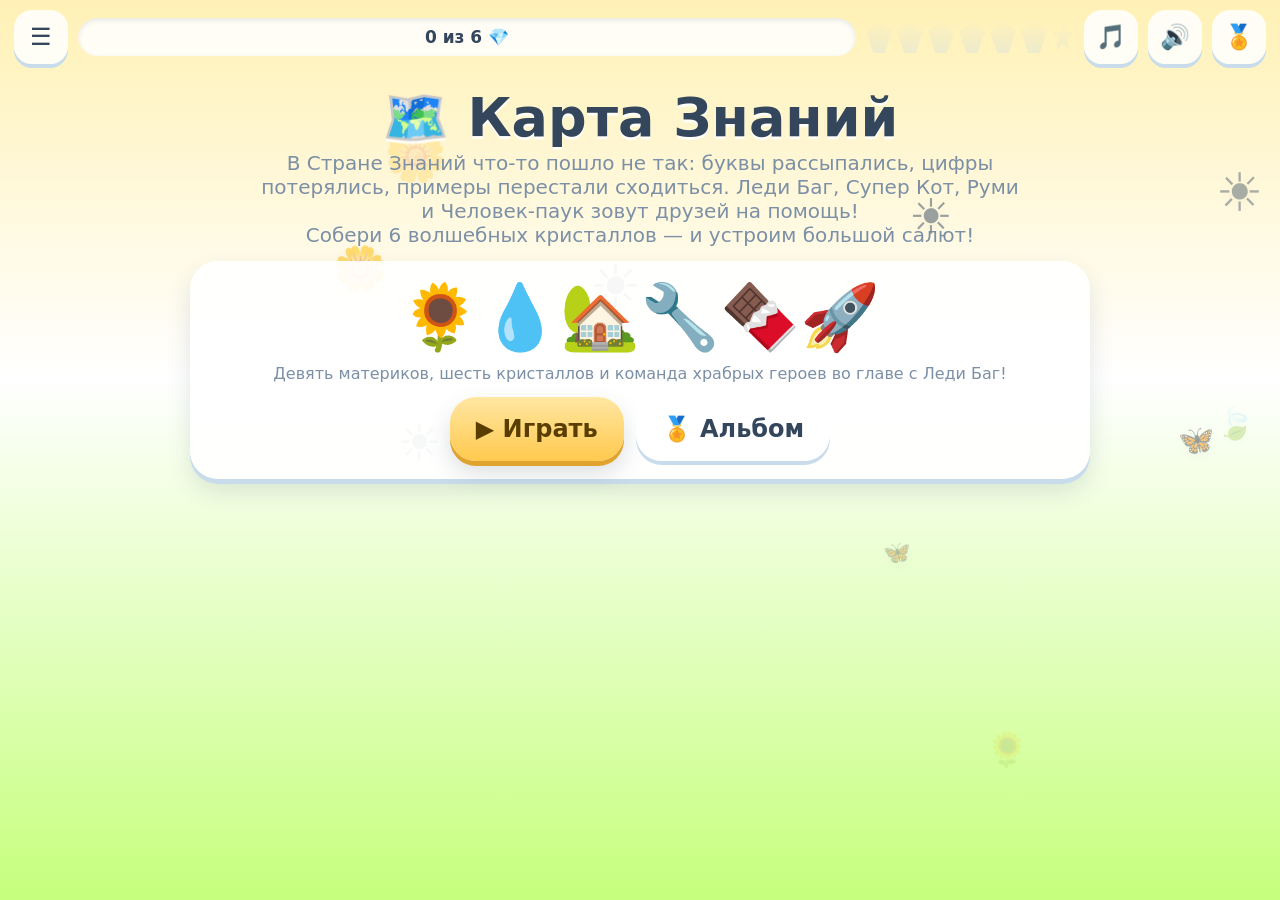
==== deploy/index.html @ f2837949 "v3.0: mobile layout fix, longer guest speech, multiplication (4 ordered parts), 11 new heroes, rando" ====
<!DOCTYPE html>
<html lang="ru">
<head>
<meta charset="utf-8" />
<meta name="viewport" content="width=device-width,initial-scale=1,viewport-fit=cover" />
<meta http-equiv="Cache-Control" content="no-cache, no-store, must-revalidate" />
<meta http-equiv="Pragma" content="no-cache" />
<meta http-equiv="Expires" content="0" />
<title>Путешествие по Карте Знаний</title>
<style>
:root{
  --ink:#33465C; --ink2:#7B8FA6; --card:#FFFFFF; --line:#DCE7F2;
  --ok:#6FCB7E; --okbg:#E8F8E7; --bad:#FF9E7A; --badbg:#FFEDE3; --gold:#FFC94D;
  --sh:0 5px 0 #C9DCEC, 0 12px 24px rgba(51,70,92,.14);
  --shp:0 5px 0 #E0A32E, 0 12px 24px rgba(51,70,92,.18);
}
*{box-sizing:border-box;-webkit-tap-highlight-color:transparent}
html,body{height:100%;margin:0;padding:0}
body{
  font-family:'Comic Sans MS','Trebuchet MS','Segoe UI',system-ui,sans-serif;
  color:var(--ink); overflow:hidden; user-select:none; background:#EAF6FF;
  -webkit-user-select:none; touch-action:manipulation;
}
#app{position:fixed;inset:0;display:flex;flex-direction:column}
#bg{position:absolute;inset:0;z-index:0;overflow:hidden;transition:background .8s ease}
.deco{position:absolute;animation:drift 16s ease-in-out infinite alternate;filter:drop-shadow(0 4px 6px rgba(0,0,0,.07));will-change:transform}
@keyframes drift{from{transform:translate(0,0) rotate(-6deg)}to{transform:translate(26px,-22px) rotate(8deg)}}

/* ---------- верхняя панель ---------- */
#topbar{position:relative;z-index:6;display:flex;align-items:center;gap:10px;padding:10px 14px}
#topbar.hide{display:none}
.ico{width:54px;height:54px;flex:0 0 54px;border:none;border-radius:18px;background:rgba(255,255,255,.85);
  font-size:24px;cursor:pointer;box-shadow:0 4px 0 #C9DCEC;color:var(--ink);line-height:1}
.ico:active{transform:translateY(3px);box-shadow:0 1px 0 #C9DCEC}
.ico.off{opacity:.45}
#progWrap{position:relative;flex:1;height:38px;min-width:80px;background:rgba(255,255,255,.85);
  border-radius:19px;overflow:hidden;box-shadow:inset 0 2px 5px rgba(51,70,92,.12)}
#progFill{height:100%;width:0%;border-radius:19px;background:linear-gradient(90deg,#A7E9A0,#6FCB7E);transition:width .5s cubic-bezier(.3,1.4,.5,1)}
#progText{position:absolute;inset:0;display:flex;align-items:center;justify-content:center;font-size:17px;font-weight:700;color:var(--ink)}
#crystals{display:flex;gap:5px;flex:0 0 auto}
.crys{width:26px;height:32px;background:linear-gradient(180deg,#FFF0BE,#C9DCEC);clip-path:polygon(50% 0,100% 32%,72% 100%,28% 100%,0 32%);
  opacity:.32;transition:.4s}
.crys.on{background:linear-gradient(180deg,#FFE9A8,#FFB01F);opacity:1;filter:drop-shadow(0 0 8px rgba(255,190,60,.9))}

/* ---------- экраны ---------- */
main{position:relative;z-index:5;flex:1;min-height:0}
.screen{position:absolute;inset:0;display:none;flex-direction:column;align-items:center;
  padding:6px 16px 18px;overflow-y:auto;overscroll-behavior:contain}
.screen.active{display:flex;animation:fadeIn .35s ease}
@keyframes fadeIn{from{opacity:0;transform:translateY(10px)}to{opacity:1;transform:none}}
h1{font-size:clamp(30px,6vw,54px);margin:6px 0 2px;text-align:center;text-shadow:0 3px 0 rgba(255,255,255,.85)}
h2{font-size:clamp(22px,4vw,34px);margin:2px 0 12px;text-align:center}
.sub{color:var(--ink2);font-size:clamp(15px,2.4vw,20px);text-align:center;margin:0 0 14px;max-width:760px}
.card{background:rgba(255,255,255,.92);border-radius:28px;padding:18px;box-shadow:var(--sh);width:100%;max-width:900px}

/* ---------- кнопки ---------- */
.btn{min-height:64px;padding:10px 26px;font-size:clamp(18px,2.6vw,24px);font-weight:700;font-family:inherit;
  border:none;border-radius:26px;background:#fff;color:var(--ink);cursor:pointer;box-shadow:var(--sh);
  display:inline-flex;align-items:center;justify-content:center;gap:10px;transition:transform .08s}
.btn:active{transform:translateY(4px);box-shadow:0 1px 0 #C9DCEC}
.btn.primary{background:linear-gradient(180deg,#FFE7A3,#FFC94D);box-shadow:var(--shp);color:#5A3E00}
.btn.ok{background:linear-gradient(180deg,#B9EFB6,#7BD98A);box-shadow:0 5px 0 #4EA85C,0 12px 22px rgba(51,70,92,.16);color:#14421C}
.btn.ghost{background:rgba(255,255,255,.72);box-shadow:0 4px 0 #C9DCEC}
.btn[disabled]{opacity:.5;pointer-events:none}
.btnRow{display:flex;flex-wrap:wrap;gap:12px;justify-content:center;margin-top:14px}

/* ---------- выбор героя ---------- */
#heroGrid{display:grid;grid-template-columns:repeat(auto-fill,minmax(126px,1fr));gap:14px;width:100%;max-width:900px}
.heroCard{background:#fff;border-radius:26px;padding:10px 8px 12px;text-align:center;cursor:pointer;
  box-shadow:0 5px 0 #C9DCEC,0 10px 20px rgba(51,70,92,.12);transition:transform .12s;border:4px solid transparent}
.heroCard:hover{transform:translateY(-4px)}
.heroCard.sel{border-color:var(--gold);transform:translateY(-4px)}
.heroFace{font-size:56px;line-height:1.1;display:block}
.heroName{font-weight:700;font-size:17px;margin-top:2px}

/* ---------- карта ---------- */
#mapWrap{width:100%;max-width:940px;position:relative;height:min(62vh,520px);margin:6px auto 0}
.isle{position:absolute;width:168px;padding:12px 8px;border-radius:26px;text-align:center;cursor:pointer;
  background:rgba(255,255,255,.94);box-shadow:0 6px 0 #C9DCEC,0 14px 26px rgba(51,70,92,.16);transition:transform .15s}
.isle.locked{opacity:.5;filter:grayscale(.7);cursor:not-allowed}
.isle.done{border:4px solid var(--ok)}
.isle .ie{font-size:42px;display:block}
.isle .in{font-weight:800;font-size:16px;margin-top:2px;line-height:1.15}
.isle .is{font-size:13px;color:var(--ink2)}
.isle .st{position:absolute;top:-12px;right:-10px;font-size:26px}
@keyframes pulse{0%,100%{transform:translateY(0)}50%{transform:translateY(-8px)}}

/* ---------- игра ---------- */
#hostRow{display:flex;align-items:flex-end;gap:10px;width:100%;max-width:900px;margin:2px auto 8px;min-height:104px}
.host{width:92px;height:92px;flex:0 0 92px;border-radius:50%;display:flex;align-items:center;justify-content:center;
  font-size:52px;background:#fff;box-shadow:0 6px 0 #C9DCEC,0 10px 20px rgba(51,70,92,.16);animation:pop .5s cubic-bezier(.3,1.6,.5,1)}
.host.small{width:72px;height:72px;flex:0 0 72px;font-size:40px}
@keyframes pop{0%{transform:scale(0) rotate(-25deg)}100%{transform:scale(1) rotate(0)}}
.bubble{position:relative;flex:1;background:#fff;border-radius:24px;padding:14px 50px 14px 18px;
  font-size:clamp(17px,2.5vw,23px);font-weight:700;line-height:1.3;box-shadow:var(--sh);min-height:76px;display:flex;align-items:center}
.bubble:after{content:'';position:absolute;left:-12px;bottom:22px;width:0;height:0;border:14px solid transparent;border-right-color:#fff;border-left:0}
#btnReplay{position:absolute;right:10px;top:50%;transform:translateY(-50%);width:44px;height:44px;border-radius:14px;
  border:none;background:#EAF6FF;font-size:22px;cursor:pointer;box-shadow:0 3px 0 #C9DCEC}
#taskArea{width:100%;max-width:900px;flex:1;display:flex;flex-direction:column;align-items:center;justify-content:center;gap:14px;padding:6px 0}
.taskTitle{font-size:clamp(20px,3vw,28px);font-weight:800;text-align:center;margin:0}
.choices{display:flex;flex-wrap:wrap;gap:14px;justify-content:center;width:100%}
.opt{min-width:110px;min-height:96px;padding:10px 20px;font-size:clamp(30px,6vw,52px);font-weight:800;font-family:inherit;
  border:none;border-radius:26px;background:#fff;color:var(--ink);cursor:pointer;box-shadow:0 6px 0 #C9DCEC,0 12px 22px rgba(51,70,92,.14);
  display:flex;align-items:center;justify-content:center;transition:transform .09s}
.opt:active{transform:translateY(4px)}
.opt.wide{min-width:180px;font-size:clamp(22px,3.4vw,30px)}
.opt.sm{min-width:88px;min-height:78px;font-size:clamp(22px,4vw,34px)}
.opt.good{background:linear-gradient(180deg,#CBF3C4,#8BDD93);box-shadow:0 6px 0 #4EA85C;color:#14421C;animation:yes .5s}
.opt.wrong{background:linear-gradient(180deg,#FFE0D2,#FFB79A);box-shadow:0 6px 0 #D9764C;opacity:.75;animation:no .45s}
.opt.hinted{animation:hintPulse 1.2s infinite}
@keyframes yes{0%{transform:scale(1)}45%{transform:scale(1.14) rotate(-3deg)}100%{transform:scale(1)}}
@keyframes no{0%,100%{transform:translateX(0)}25%{transform:translateX(-9px)}75%{transform:translateX(9px)}}
@keyframes hintPulse{0%,100%{box-shadow:0 6px 0 #C9DCEC,0 0 0 rgba(255,201,77,0)}50%{box-shadow:0 6px 0 #C9DCEC,0 0 26px rgba(255,201,77,1)}}

/* буква / число */
.bigLetter{font-size:clamp(72px,15vw,140px);font-weight:800;line-height:1;background:#fff;border-radius:36px;
  padding:8px 34px;box-shadow:var(--sh);letter-spacing:2px}
.puddle{position:relative;width:100%;max-width:640px;min-height:230px;background:radial-gradient(ellipse at center,#BFE6FF 0%,#8FD0F5 70%,rgba(143,208,245,0) 100%);
  border-radius:50%;display:flex;flex-wrap:wrap;align-items:center;justify-content:center;gap:12px;padding:24px}
.puddle .opt{animation:bob 5s ease-in-out infinite alternate}
@keyframes bob{from{transform:translateY(-7px) rotate(-3deg)}to{transform:translateY(7px) rotate(3deg)}}
.objects{display:flex;flex-wrap:wrap;gap:8px;justify-content:center;max-width:760px;font-size:clamp(30px,6vw,46px)}
.objects .obj{animation:dropIn .5s backwards}
@keyframes dropIn{from{transform:translateY(-24px) scale(.4);opacity:0}to{transform:none;opacity:1}}

/* слоги */
.drift{position:relative;width:100%;max-width:680px;height:200px;overflow:visible}
.letterFloat{position:absolute;width:96px;height:96px;border-radius:26px;background:#fff;font-size:52px;font-weight:800;
  display:flex;align-items:center;justify-content:center;box-shadow:0 6px 0 #C9DCEC,0 10px 20px rgba(51,70,92,.16);cursor:pointer;
  animation:swim 9s ease-in-out infinite alternate}
.letterFloat.sel{background:linear-gradient(180deg,#FFE7A3,#FFC94D);box-shadow:0 6px 0 #E0A32E}
@keyframes swim{from{transform:translate(0,0) rotate(-5deg)}to{transform:translate(34px,-26px) rotate(6deg)}}
.syllResult{font-size:clamp(50px,10vw,88px);font-weight:800;letter-spacing:6px;min-height:96px;display:flex;align-items:center}

/* слова */
.slots{display:flex;flex-wrap:wrap;gap:12px;justify-content:center;min-height:104px;width:100%}
.slot{width:104px;height:96px;border-radius:22px;border:4px dashed #B8CFE2;background:rgba(255,255,255,.55);
  display:flex;align-items:center;justify-content:center;font-size:34px;color:var(--ink2)}
.pool{display:flex;flex-wrap:wrap;gap:12px;justify-content:center;margin-top:6px}
.cube{min-width:96px;height:88px;padding:0 14px;border-radius:22px;background:linear-gradient(180deg,#FFF3D4,#FFD98A);
  font-size:34px;font-weight:800;display:flex;align-items:center;justify-content:center;cursor:grab;
  box-shadow:0 6px 0 #DCA93F,0 10px 18px rgba(51,70,92,.16);touch-action:none}
.cube:active{cursor:grabbing}
.cube.ghost{position:fixed;z-index:99;pointer-events:none;opacity:.92;transform:scale(1.08) rotate(-3deg);box-shadow:0 14px 26px rgba(0,0,0,.25)}
.cube.hidden{visibility:hidden}
.placeholder{width:96px;height:88px;border-radius:22px;border:4px dashed #FFC94D;background:rgba(255,201,77,.15)}
.wordPic{font-size:clamp(56px,11vw,96px);line-height:1}

/* арифметика */
.column{font-size:clamp(38px,7vw,62px);font-weight:800;line-height:1.25;text-align:right;
  background:#fff;border-radius:26px;padding:16px 26px;box-shadow:var(--sh);font-variant-numeric:tabular-nums}
.column .op{color:#FF9E7A}
.column .line{border-top:5px solid var(--ink);margin-top:4px;padding-top:4px}
.column .q{color:var(--ink2)}
.blocks{display:flex;flex-wrap:wrap;gap:6px;justify-content:center;max-width:760px}
.ten{display:flex;gap:3px;padding:3px;background:#DCEBFF;border-radius:8px}
.ten i{width:12px;height:34px;background:#7FB0F0;border-radius:3px;display:block}
.ten.gone i{background:#FFCDB8}
.unit{width:30px;height:30px;border-radius:50%;background:#FFD98A;display:flex;align-items:center;justify-content:center;font-size:13px;font-weight:800;color:#7A5A00}
.unit.gone{background:#FFCDB8;color:#A6553A}
.grid{display:grid;gap:8px;justify-content:center;font-size:clamp(24px,4.4vw,38px)}
.grid .cell{width:1.4em;height:1.4em;display:flex;align-items:center;justify-content:center;background:#fff;border-radius:12px;box-shadow:0 3px 0 #C9DCEC}
.grid .cell.in{background:linear-gradient(180deg,#FFF0BE,#FFD98A)}
.board{background:rgba(255,255,255,.9);border-radius:26px;padding:14px;box-shadow:var(--sh)}

/* подвал игры */
#gameFoot{display:flex;gap:12px;justify-content:center;margin-top:8px;padding-bottom:10px;flex-wrap:wrap}

/* эффекты */
#fx{position:fixed;inset:0;pointer-events:none;z-index:50}
.spark{position:absolute;font-size:30px;animation:sparkFly 1s ease-out forwards}
@keyframes sparkFly{0%{transform:translate(0,0) scale(.4);opacity:1}100%{transform:translate(var(--dx),var(--dy)) scale(1.4);opacity:0}}
.toast{position:fixed;left:50%;top:22%;transform:translateX(-50%);z-index:60;font-size:clamp(24px,4.6vw,40px);font-weight:800;
  padding:14px 30px;border-radius:26px;background:rgba(255,255,255,.96);box-shadow:var(--sh);animation:toastPop 1.4s forwards;pointer-events:none}
@keyframes toastPop{0%{transform:translateX(-50%) scale(.5);opacity:0}18%{transform:translateX(-50%) scale(1.05);opacity:1}
  75%{transform:translateX(-50%) scale(1);opacity:1}100%{transform:translateX(-50%) scale(.9);opacity:0}}
#fw{position:fixed;inset:0;z-index:40;pointer-events:none;display:none}

/* награда / альбом */
.crystalBig{font-size:clamp(70px,14vw,120px);animation:spinIn 1.2s cubic-bezier(.2,1.5,.4,1)}
@keyframes spinIn{0%{transform:scale(0) rotate(-180deg)}100%{transform:scale(1) rotate(0)}}
.stickerCard{width:150px;padding:12px;background:#fff;border-radius:24px;text-align:center;box-shadow:var(--sh)}
.stickerCard .se{font-size:58px}
.stickerCard.locked{filter:grayscale(1);opacity:.45}
#albumGrid{display:grid;grid-template-columns:repeat(auto-fill,minmax(150px,1fr));gap:16px;width:100%;max-width:900px}
.teamRow{display:flex;flex-wrap:wrap;gap:10px;justify-content:center}
.teamChip{width:74px;height:74px;border-radius:50%;background:#fff;font-size:38px;display:flex;align-items:center;justify-content:center;
  box-shadow:0 4px 0 #C9DCEC;animation:pop .6s backwards}
#menu{position:fixed;inset:0;z-index:70;background:rgba(51,70,92,.45);display:none;align-items:center;justify-content:center;padding:20px}
#menu.active{display:flex}
#menu .card{max-width:420px}
.mrow{display:flex;align-items:center;justify-content:space-between;gap:12px;padding:10px 0;border-bottom:2px dashed var(--line);font-size:19px;font-weight:700}
.mrow:last-child{border:none}
.toggle{width:72px;height:40px;border-radius:20px;border:none;background:#C9DCEC;position:relative;cursor:pointer;flex:0 0 72px}
.toggle:after{content:'';position:absolute;top:4px;left:4px;width:32px;height:32px;border-radius:50%;background:#fff;transition:.25s}
.toggle.on{background:var(--ok)}
.toggle.on:after{left:36px}
.stat{color:var(--ink2);font-size:16px;text-align:center;margin-top:8px}
</style>
<style id="style2">
/* ---------- нарисованные персонажи ---------- */
.host{padding:0;overflow:hidden}
.host svg{width:100%;height:100%;display:block}
.heroFace{display:block;height:82px}
.heroFace svg{width:82px;height:82px;display:block;margin:0 auto}
.teamChip{padding:0;overflow:hidden}
.teamChip svg{width:100%;height:100%;display:block}
.teamChip.small{width:48px;height:48px;flex:0 0 48px;box-shadow:0 3px 0 #C9DCEC}
.badge{width:120px;height:120px;display:block;margin:0 auto}
.wc{display:inline-block;width:66px;height:88px}
.wc svg{width:100%;height:100%;overflow:visible}
.walker{overflow:visible}
.legA,.legB{transform-box:fill-box;transform-origin:50% 0}
.walking .legA{animation:stepA .5s infinite ease-in-out}
.walking .legB{animation:stepB .5s infinite ease-in-out}
@keyframes stepA{0%,100%{transform:rotate(-18deg)}50%{transform:rotate(18deg)}}
@keyframes stepB{0%,100%{transform:rotate(18deg)}50%{transform:rotate(-18deg)}}
.prop{transform-box:fill-box;transform-origin:50% 50%;animation:spin 1.3s linear infinite}
@keyframes spin{to{transform:rotate(360deg)}}

/* ---------- карта ---------- */
#mapWrap{width:100%;max-width:1000px;height:min(62vh,580px);min-height:320px;position:relative;margin:2px auto 0;flex:0 0 auto}
#world{width:100%;height:100%;display:block;border-radius:30px;box-shadow:0 8px 0 rgba(0,0,0,.06)}
#waves{animation:waveGlow 7s ease-in-out infinite alternate}
@keyframes waveGlow{from{opacity:.35}to{opacity:.7}}
.isle{position:static;width:auto;padding:0;border-radius:0;background:none;box-shadow:none;cursor:pointer}
.isle.locked{opacity:.6}
.islName{font-size:19px;font-weight:800;fill:#33465C;font-family:inherit}
.islSub{font-size:14px;font-weight:700;fill:#6B7F94;font-family:inherit}
.isle.locked .islName{fill:#8A97A6}
.isle.done .islName{fill:#2E7D32}
.isle.cur .isleBody{filter:drop-shadow(0 0 12px rgba(255,190,60,.95))}
/* оживляем только внутреннюю группу: у .isle сам transform="translate()" — его нельзя перебивать,
   иначе материк уезжает в левый верхний угол */
.islInner{transform-box:fill-box;transform-origin:50% 50%;transition:transform .18s ease-out}
.isle.cur .islInner{animation:breath 2.2s ease-in-out infinite}
.isle:not(.locked):hover .islInner{transform:scale(1.04)}
@keyframes breath{0%,100%{transform:scale(1)}50%{transform:scale(1.03)}}
.pulse{animation:pulseRing 1.9s ease-out infinite;transform-box:fill-box;transform-origin:50% 50%}
@keyframes pulseRing{0%{transform:scale(1);opacity:.85}100%{transform:scale(1.14);opacity:0}}
#guestG{opacity:0;transition:opacity .4s}
#guestG.show{opacity:1}
#mapBubble{position:absolute;z-index:9;min-width:170px;max-width:250px;background:#fff;border-radius:22px;
  padding:12px 16px;box-shadow:0 6px 0 #C9DCEC,0 12px 24px rgba(51,70,92,.2);pointer-events:none;
  opacity:0;transform:translateY(12px) scale(.9);transition:.3s cubic-bezier(.2,1.4,.5,1)}
#mapBubble.show{opacity:1;transform:none}
#mapBubble .gbName{display:block;font-weight:800;font-size:16px;color:#33465C}
#mapBubble .gbText{display:block;font-size:15px;color:#5A6B7D;margin-top:2px;line-height:1.25}
#mapBubble:after{content:'';position:absolute;left:26px;bottom:-11px;width:0;height:0;border:12px solid transparent;border-top-color:#fff;border-bottom:0}

/* ---------- встреча внутри этапа ---------- */
.guestBox{position:fixed;left:0;bottom:26px;z-index:55;display:flex;align-items:flex-end;gap:10px;
  transform:translateX(-130%);transition:transform .55s cubic-bezier(.2,1.3,.4,1);pointer-events:none}
.guestBox.show{transform:translateX(14px)}
.gbFig{width:96px;height:126px}
.gbFig svg{width:100%;height:100%;overflow:visible}
.gbSay{background:#fff;border-radius:22px;padding:12px 18px;max-width:58vw;
  box-shadow:0 6px 0 #C9DCEC,0 12px 24px rgba(51,70,92,.2)}
.gbSay b{display:block;font-size:17px;color:#33465C}
.gbSay span{display:block;font-size:15px;color:#5A6B7D;line-height:1.25}

/* ---------- задания ---------- */
.lbox{display:flex;flex-direction:column;align-items:center;gap:14px;width:100%}
.wordName{font-size:clamp(22px,3.6vw,32px);font-weight:800;letter-spacing:2px;text-align:center}
.sign{font-size:clamp(30px,5vw,46px);font-weight:800;color:#FF9E7A;margin:0 8px}
.bossFig{width:150px;height:198px}
.bossFig svg{width:100%;height:100%;overflow:visible}
.bossName{font-size:clamp(22px,4vw,34px);font-weight:800;color:#B4532A;text-align:center}
.bossSay{font-size:clamp(15px,2.4vw,20px);text-align:center;max-width:640px;color:#5A6B7D;margin:0}
.crystalRow{font-size:44px;letter-spacing:6px}
#scr-final .wordPic{font-size:clamp(60px,12vw,96px)}
.crys.bonus{width:22px;clip-path:polygon(50% 0,61% 35%,98% 35%,68% 57%,79% 91%,50% 70%,21% 91%,32% 57%,2% 35%,39% 35%);opacity:.28}
.crys.bonus.on{opacity:1;filter:drop-shadow(0 0 8px rgba(255,190,60,.9))}
.screen{padding-bottom:24px}
@media (max-width:640px){
  #mapWrap{height:min(52vh,420px)}
  .islName{font-size:22px}
  .islSub{font-size:16px}
}
/* ---- v3.0 мобильная вёрстка: ничего не должно уезжать за край экрана ---- */
@media (max-width:520px){
  /* плавающие буквы (слоги) — меньше и с меньшей амплитудой дрейфа */
  .drift{height:180px}
  .letterFloat{width:72px;height:72px;font-size:38px;border-radius:20px}
  @keyframes swim{from{transform:translate(0,0) rotate(-4deg)}to{transform:translate(12px,-14px) rotate(5deg)}}
  /* кнопки вариантов: гарантированно влезают по 3 в ряд */
  .choices{gap:10px}
  .opt{min-width:84px;min-height:76px;padding:8px 12px}
  .opt.sm{min-width:70px;min-height:66px}
  .opt.wide{min-width:132px}
  .syllResult{font-size:clamp(38px,9vw,60px);min-height:64px;letter-spacing:3px}
  .bigLetter{font-size:clamp(56px,17vw,110px);padding:6px 20px}
  .slot{width:76px;height:72px;font-size:26px}
  .objects{gap:6px}
}
/* узкие экраны: страховка от горизонтального переполнения */
#taskArea,.lbox,.choices,.puddle,.objects,.drift,.slots,.pool{max-width:100%;box-sizing:border-box}
.opt,.slot,.letterFloat{box-sizing:border-box}
</style>
</head>
<body>
<div id="app">
  <div id="bg"></div>

  <header id="topbar">
    <button class="ico" id="btnMenu" title="Меню">☰</button>
    <div id="progWrap"><div id="progFill"></div><span id="progText"></span></div>
    <div id="crystals"></div>
    <button class="ico" id="btnMusic" title="Музыка">🎵</button>
    <button class="ico" id="btnVoice" title="Озвучка">🔊</button>
    <button class="ico" id="btnAlbum" title="Альбом">🏅</button>
  </header>

  <main>
    <!-- ТИТУЛ -->
    <section id="scr-title" class="screen active">
      <h1>🗺️ Карта Знаний</h1>
      <p class="sub">В Стране Знаний что-то пошло не так: буквы рассыпались, цифры потерялись, примеры перестали сходиться. Леди Баг, Супер Кот, Руми и Человек-паук зовут друзей на помощь!<br>
        Собери 6 волшебных кристаллов — и устроим большой салют!</p>
      <div class="card" style="text-align:center">
        <div style="font-size:64px;line-height:1.2">🌻💧🏡🔧🍫🚀</div>
        <div id="titleStats" class="stat"></div>
        <div class="btnRow">
          <button class="btn primary" id="btnPlay">▶ Играть</button>
          <button class="btn ghost" id="btnAlbum2">🏅 Альбом</button>
        </div>
      </div>
    </section>

    <!-- ВЫБОР ГЕРОЯ -->
    <section id="scr-hero" class="screen">
      <h1>Кто отправляется в поход?</h1>
      <p class="sub">Выбери героя. По дороге к тебе присоединятся и другие!</p>
      <div id="heroGrid"></div>
      <div class="btnRow">
        <button class="btn ok" id="btnStart">Вперёд! 🚀</button>
        <button class="btn ghost" id="btnBack1">← Назад</button>
      </div>
    </section>

    <!-- КАРТА -->
    <section id="scr-map" class="screen">
      <h1 style="font-size:clamp(24px,4.4vw,38px)">Карта Знаний</h1>
      <div id="mapWrap"></div>
      <p class="sub" id="mapHint"></p>
      <div class="btnRow"><button class="btn ghost" id="btnResetTeam">👥 Моя команда</button></div>
    </section>

    <!-- ИГРА -->
    <section id="scr-game" class="screen">
      <div id="hostRow">
        <div id="hostA" class="host"></div>
        <div id="bubble" class="bubble"><span id="bubbleText"></span>
          <button id="btnReplay" title="Повторить">🔊</button></div>
        <div id="hostB" class="host small"></div>
      </div>
      <div id="taskArea"></div>
      <div id="gameFoot">
        <button class="btn ghost" id="btnHint">💡 Подсказка</button>
        <button class="btn ghost" id="btnMap">🗺️ Карта</button>
      </div>
    </section>

    <!-- НАГРАДА -->
    <section id="scr-reward" class="screen">
      <h1 id="rwTitle"></h1>
      <div class="crystalBig">💎</div>
      <h2 id="rwSub"></h2>
      <div class="card" style="max-width:560px;text-align:center">
        <div id="rwSticker"></div>
        <div id="rwTeam"></div>
      </div>
      <div class="btnRow">
        <button class="btn primary" id="btnNext">Дальше →</button>
        <button class="btn ghost" id="btnMap2">🗺️ Карта</button>
      </div>
    </section>

    <!-- ФИНАЛ -->
    <section id="scr-final" class="screen">
      <h1>🎭 Большой театр</h1>
      <div id="finalBody" class="card" style="text-align:center"></div>
      <div class="btnRow">
        <button class="btn primary" id="btnFire">🎆 Запустить салют!</button>
        <button class="btn ghost" id="btnMap3">🗺️ Карта</button>
      </div>
    </section>

    <!-- АЛЬБОМ -->
    <section id="scr-album" class="screen">
      <h1>🏅 Мой альбом</h1>
      <p class="sub">Наклейки дают за каждый пройденный материк.</p>
      <div id="albumGrid"></div>
      <div class="btnRow"><button class="btn primary" id="btnBackAlbum">← Назад</button></div>
    </section>
  </main>
</div>

<div id="menu">
  <div class="card">
    <h2 style="margin-top:0">Меню</h2>
    <div class="mrow"><span>🎵 Музыка</span><button class="toggle on" id="tgMusic"></button></div>
    <div class="mrow"><span>🔊 Озвучка</span><button class="toggle on" id="tgVoice"></button></div>
    <div class="mrow"><span>✨ Звуки</span><button class="toggle on" id="tgSfx"></button></div>
    <div class="btnRow">
      <button class="btn ghost" id="btnCloseMenu">Закрыть</button>
      <button class="btn" id="btnReset" style="color:#B04A2A">Сбросить прогресс</button>
    </div>
    <div class="stat" id="menuStats"></div>
  </div>
</div>

<div id="fx"></div>
<canvas id="fw"></canvas>

<script>
/* =========================================================
   A1. МЕЛКИЕ УТИЛИТЫ
   ========================================================= */
const $ = s => document.querySelector(s);
const $$ = s => Array.prototype.slice.call(document.querySelectorAll(s));
const rnd = n => Math.floor(Math.random()*n);
const pick = a => a[rnd(a.length)];
function shuffle(a){ a=a.slice(); for(let i=a.length-1;i>0;i--){ const j=rnd(i+1); const t=a[i]; a[i]=a[j]; a[j]=t; } return a; }
function uniqPick(arr,n){ return shuffle(arr).slice(0,n); }
function el(tag,cls,txt){ const e=document.createElement(tag); if(cls)e.className=cls; if(txt!=null)e.textContent=txt; return e; }
/* вставляет готовую строку с <svg>...</svg> в HTML-элемент, чтобы namespace сохранился */
function elSVG(parent, svgStr){
  const wrap=document.createElement('div');
  wrap.innerHTML=svgStr;                 // SVG-парсер HTML-разметчика подхватит xmlns
  while(wrap.firstChild) parent.appendChild(wrap.firstChild);
  return parent;
}
function numWord(n,forms){ const a=Math.abs(n)%100, b=a%10; if(a>10&&a<20) return forms[2]; if(b>1&&b<5) return forms[1]; if(b===1) return forms[0]; return forms[2]; }

/* =========================================================
   A2. СОХРАНЕНИЕ (localStorage)
   ========================================================= */
const SAVE_KEY='znaniya_map_v1';
const defSave = () => ({hero:null,team:[],stage:1,crystals:[],stickers:[],solved:0,mistakes:0,plan:{},prog:{},
                        settings:{music:true,voice:true,sfx:true},finished:false});
function loadSave(){ try{ const r=JSON.parse(localStorage.getItem(SAVE_KEY)); return r?Object.assign(defSave(),r):defSave(); }catch(e){ return defSave(); } }
let S = loadSave();
function save(){ try{ localStorage.setItem(SAVE_KEY, JSON.stringify(S)); }catch(e){} }

/* =========================================================
   A3. ЗВУК: Web Audio API (музыка + эффекты)
   ========================================================= */
const A = {
  ctx:null, master:null, mus:null, sfxg:null, filt:null,
  playing:false, timer:null, step:0, nextTime:0,
  BPM:84, PROG:[[48,55,60],[45,52,57],[41,48,53],[43,50,55]],
  MEL:[60,62,64,67,69,72,74,76], pattern:[], melIdx:3,

  ensure(){
    if(this.ctx) return true;
    const AC = window.AudioContext||window.webkitAudioContext;
    if(!AC) return false;
    this.ctx = new AC();
    this.master = this.ctx.createGain(); this.master.gain.value = 0.85;
    this.master.connect(this.ctx.destination);
    this.mus = this.ctx.createGain(); this.mus.gain.value = 0;
    this.filt = this.ctx.createBiquadFilter(); this.filt.type='lowpass'; this.filt.frequency.value=2600;
    this.mus.connect(this.filt); this.filt.connect(this.master);
    this.sfxg = this.ctx.createGain(); this.sfxg.gain.value = 0.9; this.sfxg.connect(this.master);
    return true;
  },
  mtof(m){ return 440*Math.pow(2,(m-69)/12); },

  /* --- одна нота --- */
  tone(freq,t,dur,type,vol,dest,slideTo){
    if(!this.ctx) return;
    const o=this.ctx.createOscillator(), g=this.ctx.createGain();
    o.type=type||'sine'; o.frequency.setValueAtTime(freq,t);
    if(slideTo) o.frequency.exponentialRampToValueAtTime(Math.max(30,slideTo), t+dur);
    g.gain.setValueAtTime(0.0001,t);
    g.gain.exponentialRampToValueAtTime(vol||0.15, t+Math.min(0.04,dur*0.3));
    g.gain.exponentialRampToValueAtTime(0.0001, t+dur);
    o.connect(g); g.connect(dest||this.sfxg); o.start(t); o.stop(t+dur+0.05);
  },

  /* --- фоновая музыка: 4 такта, лёгкий чилл --- */
  genPattern(){
    const p=[]; let i=this.melIdx;
    for(let s=0;s<32;s++){
      if(Math.random()<0.34) { p.push(0); continue; }
      i += (rnd(3)-1);
      if(i<0) i=1; if(i>this.MEL.length-1) i=this.MEL.length-2;
      p.push(this.MEL[i]);
    }
    this.melIdx=i; this.pattern=p;
  },
  startMusic(){
    if(!this.ensure()||!S.settings.music) return;
    if(this.ctx.state==='suspended') this.ctx.resume();
    if(this.playing) return;
    this.playing=true; this.step=0; this.nextTime=this.ctx.currentTime+0.15;
    this.mus.gain.cancelScheduledValues(this.ctx.currentTime);
    this.mus.gain.setValueAtTime(this.mus.gain.value,this.ctx.currentTime);
    this.mus.gain.linearRampToValueAtTime(0.16,this.ctx.currentTime+2.5);
    this.timer=setInterval(()=>this.sched(),90);
  },
  stopMusic(){
    if(!this.ctx) return;
    this.playing=false; clearInterval(this.timer); this.timer=null;
    this.mus.gain.cancelScheduledValues(this.ctx.currentTime);
    this.mus.gain.setValueAtTime(this.mus.gain.value,this.ctx.currentTime);
    this.mus.gain.linearRampToValueAtTime(0,this.ctx.currentTime+0.6);
  },
  sched(){
    if(!this.playing) return;
    const dur = 60/this.BPM/2;                       // восьмая
    while(this.nextTime < this.ctx.currentTime + 0.45){
      this.playStep(this.step, this.nextTime, dur);
      this.nextTime += dur;
      this.step = (this.step+1) % 32;
      if(this.step===0) this.genPattern();
    }
  },
  playStep(s,t,dur){
    if(s===0) this.genPattern();
    const bar = Math.floor(s/8);
    if(s%8===0){                                     // аккорд-пэд + бас
      const ch=this.PROG[bar];
      ch.forEach(m=>this.tone(this.mtof(m+12),t,dur*8,'sine',0.035,this.mus));
      this.tone(this.mtof(ch[0]-12),t,dur*4,'triangle',0.09,this.mus);
    }
    if(s%8===4) this.tone(this.mtof(this.PROG[bar][0]-12),t,dur*3,'triangle',0.055,this.mus);
    const n=this.pattern[s];
    if(n){
      this.tone(this.mtof(n),t,dur*1.7,'triangle',0.075,this.mus);
      this.tone(this.mtof(n+12),t+0.03,dur*1.1,'sine',0.022,this.mus);
    }
    if(s%4===2) this.tone(this.mtof(this.PROG[bar][1]+12),t,dur*0.7,'sine',0.03,this.mus);
  },

  /* --- звуковые эффекты --- */
  sfx(kind){
    if(!this.ensure()||!S.settings.sfx) return;
    const t=this.ctx.currentTime+0.01;
    if(kind==='click'){ this.tone(680,t,0.07,'triangle',0.13); }
    else if(kind==='correct'){ [72,76,79,84].forEach((m,i)=>this.tone(this.mtof(m),t+i*0.07,0.28,'triangle',0.16)); }
    else if(kind==='wrong'){ this.tone(300,t,0.34,'sine',0.16,null,110); this.tone(150,t+0.02,0.3,'triangle',0.07,null,70); }
    else if(kind==='crystal'){ [84,88,91,96].forEach((m,i)=>this.tone(this.mtof(m),t+i*0.09,0.9,'triangle',0.15));
                               this.tone(this.mtof(96),t+0.4,1.2,'sine',0.09); }
    else if(kind==='win'){ [67,72,76,79,84].forEach((m,i)=>this.tone(this.mtof(m),t+i*0.13,0.5,'triangle',0.17)); }
    else if(kind==='pop'){ this.tone(520,t,0.09,'sine',0.12,null,880); }
  }
};

/* =========================================================
   A4. РЕЧЬ (SpeechSynthesis)
   ========================================================= */
const TTS = {
  voice:null,
  init(){
    if(!('speechSynthesis' in window)) return;
    const set = ()=>{
      const vs = speechSynthesis.getVoices()||[];
      this.voice = vs.find(v=>/^ru(-|_)?RU/i.test(v.lang)) || vs.find(v=>/Russian|Milena|Yuri/i.test(v.name)) || null;
    };
    set(); speechSynthesis.onvoiceschanged = set;
  },
  say(text, rate, pitch, onend){
    if(!S.settings.voice || !('speechSynthesis' in window) || !text){ if(onend) try{onend();}catch(e){} return; }
    try{
      speechSynthesis.cancel();
      const u = new SpeechSynthesisUtterance(String(text));
      u.lang='ru-RU'; if(this.voice) u.voice=this.voice;
      u.rate = rate||1.0; u.pitch = pitch||1.1; u.volume=0.98;
      if(onend){ u.onend=onend; u.onerror=onend; }
      speechSynthesis.speak(u);
    }catch(e){ if(onend) try{onend();}catch(e2){} }
  },
  stop(){ try{ if('speechSynthesis' in window) speechSynthesis.cancel(); }catch(e){} }
};

/* =========================================================
   A5. ПЕРСОНАЖИ
   ========================================================= */
const CHARS = {
  masha:{n:'Маша',r:1.15,p:1.35,hi:['Привет! Я Маша! Давай учиться!','Ого, сколько всего интересного!','Я уже всё умею, а ты?'],
    art:{t:'kid',c:'#FFDCC0',c2:'#E0A97A',h:'#E8B24A',ac:'bow',e:'big',m:'grin',cloth:'#F58FAE',legs:'#C9557A'}},
  medved:{n:'Медведь',r:0.85,p:0.80,hi:['Здравствуй! Я Миша-Медведь.','Ну-ка, покажи, что умеешь!','Спокойно, тут ничего страшного.'],
    art:{t:'bear',c:'#C98B54',c2:'#A96C3C',nose:'button',e:'dot',m:'smile',cloth:'#C98B54',legs:'#A96C3C'}},
  fyodor:{n:'Дядя Фёдор',r:1.0,p:1.15,hi:['Привет! Я дядя Фёдор.','Давай вместе разберёмся!','Интересно, а ты справишься?'],
    art:{t:'kid',c:'#FFDCC0',c2:'#E0A97A',h:'#C88B4A',ac:'ushanka',e:'dot',m:'smile',cloth:'#7FB3D9',legs:'#4A5A6A'}},
  matroskin:{n:'Кот Матроскин',r:0.95,p:1.10,hi:['Мяу! Я кот Матроскин.','Хозяйство любит счёт!','Ну-ка, посчитаем?'],
    art:{t:'cat',c:'#E8A85C',c2:'#C9893F',nose:'dot',ac:'whiskers',e:'dot',m:'smile',cloth:'#9BD3A0',legs:'#C9893F'}},
  sharik:{n:'Пёс Шарик',r:1.05,p:1.0,hi:['Гав! Я Шарик!','Давай, у тебя получится!','Я всё сфотографирую!'],
    art:{t:'dog',c:'#D9B382',c2:'#B98F5F',nose:'button',e:'big',m:'grin',cloth:'#C6B6E8',legs:'#B98F5F'}},
  pechkin:{n:'Почтальон Печкин',r:0.90,p:0.90,hi:['Я Печкин. Посылку выдам только за задание!','Документик покажи! Шучу, считай.','Без правильного ответа ничего не отдам.'],
    art:{t:'man',c:'#FFDCC0',c2:'#D8A98A',h:'#C9C4BC',ac:'cap',beard:1,e:'glasses',m:'flat',cloth:'#6FA8A0',legs:'#4A5A6A'}},
  luntik:{n:'Лунтик',r:1.10,p:1.40,hi:['Привет! Я Лунтик!','Давай играть, это так весело!','Я с луны, там тоже считают!'],
    art:{t:'luntik',c:'#B9A6F0',c2:'#DED4FF',e:'big',m:'smile',cloth:'#B9A6F0',legs:'#8E78D8'}},
  kuzya:{n:'Кузя',r:1.15,p:1.45,hi:['Я Кузя-кузнечик!','Прыгай вместе со мной!','Скок-скок, и буква готова!'],
    art:{t:'bug',c:'#8FD86A',c2:'#6BB84A',ac:'antenna',e:'big',m:'grin',cloth:'#8FD86A',legs:'#5E9E3E'}},
  pupsen:{n:'Пупсень',r:0.95,p:1.05,hi:['А я Пупсень!','Мы тут всё запутали, извини!','Попробуй собрать, если сможешь!'],
    art:{t:'caterpillar',c:'#F2C14E',c2:'#D8A02E',ac:'antenna',e:'dot',m:'grin',cloth:'#F2C14E',legs:'#B8862E'}},
  simka:{n:'Симка',r:1.10,p:1.35,hi:['Привет! Я Симка-фиксик!','Фиксики знают, как всё устроено!','Чинить числа — моя работа!'],
    art:{t:'robot',c:'#F5A0B8',c2:'#D97A94',ac:'antenna',e:'goggles',m:'smile',cloth:'#F5A0B8',legs:'#B85C78'}},
  nolik:{n:'Нолик',r:1.12,p:1.42,hi:['Я Нолик! Люблю цифры!','Ноль — тоже число, между прочим!','Давай посчитаем по-фиксиковски!'],
    art:{t:'robot',c:'#8FC7EE',c2:'#5FA3D0',ac:'antenna',e:'goggles',m:'grin',cloth:'#8FC7EE',legs:'#4A86B8'}},
  papus:{n:'Папус',r:0.85,p:0.85,hi:['Я Папус, главный фиксик.','Без порядка техника не работает.','Проверим твои знания.'],
    art:{t:'robot',c:'#C9CFD8',c2:'#98A2AE',ac:'antenna',beard:1,e:'goggles',m:'flat',cloth:'#C9CFD8',legs:'#7A848F'}},
  masya:{n:'Мася',r:1.05,p:1.30,hi:['Я Мася!','Всё будет чики-чики!','Давай быстрее, не терпится!'],
    art:{t:'robot',c:'#FFD86A',c2:'#E0B02E',ac:'antenna',e:'goggles',m:'grin',cloth:'#FFD86A',legs:'#C9922E'}},
  kolobok:{n:'Колобок',r:1.10,p:1.25,hi:['Я Колобок, я от бабушки ушёл!','Покатились учиться!','Я круглый, как буква О!'],
    art:{t:'bread',c:'#F2C572',c2:'#D8A44E',e:'dot',m:'smile',cloth:'#F2C572',legs:'#C9922E'}},
  zayac:{n:'Заяц',r:1.15,p:1.40,hi:['Я Зайка! Считать умею быстро!','Прыг-скок, и пример готов!','Не бойся, я помогу!'],
    art:{t:'bunny',c:'#EFE7DC',c2:'#D8CFC2',nose:'dot',e:'big',m:'smile',cloth:'#EFE7DC',legs:'#C9C0B2'}},
  volk:{n:'Волк',r:0.90,p:0.85,hi:['Ну что, посчитаем?','Я тоже учился в лесной школе.','Только не торопись.'],
    art:{t:'wolf',c:'#98A5B8',c2:'#76839A',nose:'snout',e:'dot',m:'grin',cloth:'#98A5B8',legs:'#6E7C92'}},
  lisa:{n:'Лиса Патрикеевна',r:1.0,p:1.20,hi:['Я Лиса, я спрятала все буквы!','Найдёшь — отдам!','Хитрая загадка, правда?'],
    art:{t:'fox',c:'#F09A4B',c2:'#C9732E',nose:'snout',e:'dot',m:'smile',cloth:'#F09A4B',legs:'#C9732E'}},
  vinni:{n:'Винни-Пух',r:0.85,p:0.95,hi:['Я Винни-Пух, люблю мёд и горшочки!','Считать горшочки — моё любимое!','Ой, кажется, я всё перепутал!'],
    art:{t:'bear',c:'#E8A94B',c2:'#C98B32',nose:'button',e:'dot',m:'smile',cloth:'#E8A94B',legs:'#C98B32'}},
  pyatachok:{n:'Пятачок',r:1.15,p:1.40,hi:['Я Пятачок!','Ой-ой, давай вместе!','Я очень стараюсь!'],
    art:{t:'pig',c:'#F5B8C0',c2:'#E8899B',nose:'pigs',e:'big',m:'smile',cloth:'#8FC7EE',legs:'#C46C7E'}},
  ia:{n:'Ослик Иа',r:0.80,p:0.85,hi:['Я Иа. Всё равно ничего не получится…','Ну давай, попробуем.','Хотя бы попытайся.'],
    art:{t:'donkey',c:'#A8B0BF',c2:'#868F9F',nose:'snout',e:'sleepy',m:'flat',cloth:'#A8B0BF',legs:'#7A828F'}},
  sova:{n:'Мудрая Сова',r:0.90,p:1.0,hi:['Я Мудрая Сова.','Загадка требует смекалки.','Подумай хорошенько, дружок.'],
    art:{t:'bird',c:'#B79A72',c2:'#E8DCC4',nose:'beak',e:'wide',m:'beak',cloth:'#B79A72',legs:'#E8A93B'}},
  neznayka:{n:'Незнайка',r:1.15,p:1.35,hi:['Я Незнайка! А ты знаешь?','Я ничего не знаю, но очень стараюсь!','Ого, ты справишься лучше меня!'],
    art:{t:'kid',c:'#FFDCC0',c2:'#E0A97A',h:'#E8C24A',ac:'hat',e:'dot',m:'grin',cloth:'#F2C14E',legs:'#5A6A9A'}},
  znayka:{n:'Знайка',r:0.95,p:1.05,hi:['Я Знайка. Полёт требует точного счёта!','Проверим готовность к старту.','Таблица умножения — пустяк для тебя!'],
    art:{t:'kid',c:'#FFDCC0',c2:'#E0A97A',h:'#8B6B3A',ac:'cap',e:'glasses',m:'smile',cloth:'#7FB3D9',legs:'#3A4A6A'}},
  sineglazka:{n:'Синеглазка',r:1.05,p:1.30,hi:['Я Синеглазка, я люблю цветы и буквы!','Давай учиться красиво!','У тебя всё получится!'],
    art:{t:'kid',c:'#FFDCC0',c2:'#E0A97A',h:'#7FC7E8',ac:'bow',e:'big',m:'smile',cloth:'#F5A0B8',legs:'#C9557A'}},
  vintik:{n:'Винтик',r:1.0,p:1.10,hi:['Я Винтик! Люблю собирать.','Собирай по порядку!','Закрутим этот пример!'],
    art:{t:'kid',c:'#FFDCC0',c2:'#E0A97A',h:'#C9A24A',ac:'cap',e:'dot',m:'smile',cloth:'#6FA8A0',legs:'#4A5A6A'}},
  shpuntik:{n:'Шпунтик',r:1.05,p:1.15,hi:['А я Шпунтик!','Винтик — мой лучший друг!','Соберём слово вместе!'],
    art:{t:'kid',c:'#FFDCC0',c2:'#E0A97A',h:'#A87B4A',ac:'cap',e:'dot',m:'grin',cloth:'#E8895F',legs:'#4A5A6A'}},
  buratino:{n:'Буратино',r:1.10,p:1.35,hi:['Привет! Я Буратино!','Мой ключик откроет любую дверь!','Давай найдём правильный ответ!'],
    art:{t:'kid',c:'#E8C89A',c2:'#C9A072',h:'#8B5E3C',ac:'cap',nose:'long',e:'big',m:'grin',cloth:'#F2C14E',legs:'#5A4636'}},
  piero:{n:'Пьеро',r:0.95,p:1.0,hi:['Я Пьеро, грустный поэт…','Но с тобой мне веселее.','Прочитаем эту букву вместе.'],
    art:{t:'kid',c:'#FFF3E0',c2:'#E8D8C0',h:'#E8E0D0',ac:'bonnet',e:'sleepy',m:'flat',cloth:'#E8E0D0',legs:'#8A7A6A'}},
  artemon:{n:'Артемон',r:1.05,p:1.20,hi:['Гав! Я Артемон!','Я охраняю правильные ответы!','Смелее, вперёд!'],
    art:{t:'dog',c:'#F3E2C7',c2:'#D8C0A0',nose:'button',ac:'curly',e:'big',m:'grin',cloth:'#F3E2C7',legs:'#D8C0A0'}},
  gena:{n:'Крокодил Гена',r:0.85,p:0.90,hi:['Я Гена, крокодил. Работаю в зоопарке.','Посчитаем вместе?','Точь-в-точь как надо!'],
    art:{t:'croc',c:'#6FB86F',c2:'#4E9A4E',nose:'dot',ac:'hat',e:'dot',m:'grin',cloth:'#3A6FA8',legs:'#4E9A4E'}},
  cheburashka:{n:'Чебурашка',r:1.10,p:1.35,hi:['Я Чебурашка!','Давай дружить и учиться!','У меня уши большие — я всё слышу!'],
    art:{t:'round',c:'#8B5E3C',c2:'#C99560',nose:'button',e:'big',m:'smile',cloth:'#8B5E3C',legs:'#6E4830'}},
  karlson:{n:'Карлсон',r:1.0,p:1.10,hi:['Я Карлсон, лучший в мире шалун!','Сосчитай-ка цифры!','Спокойствие, только спокойствие!'],
    art:{t:'man',c:'#FFDCC0',c2:'#E0A97A',h:'#E8C070',ac:'propeller',e:'dot',m:'grin',cloth:'#F2C14E',legs:'#5A4636'}},
  malysh:{n:'Малыш',r:1.10,p:1.35,hi:['Я Малыш! Карлсон мой друг.','Давай учить буквы!','Мне очень нравится играть!'],
    art:{t:'kid',c:'#FFDCC0',c2:'#E0A97A',h:'#C8A062',e:'big',m:'smile',cloth:'#8FC7EE',legs:'#4A5A6A'}},
  frekenbok:{n:'Фрекен Бок',r:0.90,p:1.0,hi:['Я Фрекен Бок. Люблю порядок!','Числа должны стоять по порядку!','Без порядка никуда!'],
    art:{t:'woman',c:'#FFDCC0',c2:'#E0A97A',h:'#8B6B5A',ac:'bun',e:'dot',m:'flat',cloth:'#B98FC7',legs:'#5A4A6A'}},
  shapoklyak:{n:'Старуха Шапокляк',r:0.90,p:0.85,hi:['Хи-хи! Я Шапокляк, я всё перепутала!','Примеры не сходятся — и пусть!','Отгадаешь — отдам кристалл!'],
    art:{t:'woman',c:'#FFDCC0',c2:'#E0A97A',h:'#C9C4BC',ac:'bonnet',e:'dot',m:'flat',cloth:'#7A6B8A',legs:'#4A3A5A'}},
  ladybug:{n:'Леди Баг',r:1.10,p:1.40,hi:['Я Леди Баг! Справедливость победит!','Вместе мы всё решим!','Ты настоящий герой знаний!'],
    art:{t:'kid',c:'#FFDCC0',c2:'#E0A97A',h:'#E8392F',ac:'ladybug',e:'big',m:'smile',cloth:'#E8392F',legs:'#7A1410'}},
  supercat:{n:'Супер Кот',r:1.05,p:1.30,hi:['Я Супер Кот! Буду рядом!','Мяу-миссия выполнима!','Ты справишься, я верю!'],
    art:{t:'cat',c:'#3A7BD5',c2:'#2A5BA8',h:'#3A7BD5',ac:'mask',e:'big',m:'grin',cloth:'#3A7BD5',legs:'#2A5BA8'}},
  rumi:{n:'Руми',r:1.05,p:1.30,hi:['Я Руми! Давай петь и учиться!','Музыка поможет запомнить!','Ты просто сияешь отлично!'],
    art:{t:'kid',c:'#FFE0C0',c2:'#E8B89A',h:'#F5B042',ac:'hair',e:'big',m:'smile',cloth:'#FF6FB5',legs:'#C9557A'}},
  spiderman:{n:'Человек-паук',r:1.0,p:1.20,hi:['Я Человек-паук! Знания — это сила!','Сосчитаем, как паутину плетём!','Ты большой молодец!'],
    art:{t:'man',c:'#C0392B',c2:'#7B241C',h:'#C0392B',ac:'mask',e:'big',m:'grin',cloth:'#C0392B',legs:'#7B241C'}},

  /* --- v3.0 новые герои --- */
  elsa:{n:'Эльза',r:0.95,p:1.25,hi:['Я Эльза, королева снегов!','Холодный расчёт — точный расчёт!','Отпусти и считай спокойно!'],
    art:{t:'woman',c:'#FFE8DC',c2:'#E8C4B0',h:'#F2E3C8',ac:'elsa',e:'big',m:'smile',cloth:'#7FC7F0',legs:'#4E9AC8'}},
  anna:{n:'Анна',r:1.05,p:1.35,hi:['Я Анна! Я никого не брошу!','Давай решать вместе!','Ты справишься, я знаю!'],
    art:{t:'woman',c:'#FFE0C8',c2:'#E8B898',h:'#C96B3A',ac:'anna',e:'big',m:'grin',cloth:'#8B4FA8',legs:'#3A6E8B'}},
  shrek:{n:'Шрэк',r:0.80,p:0.80,hi:['Я Шрэк. Считать умею, между прочим!','У нас в болоте свои порядки.','Ну-ка, покажи, на что способен!'],
    art:{t:'ogre',c:'#8FBF5E',c2:'#6E9E42',ac:'shrek',e:'dot',m:'flat',cloth:'#C9B89A',legs:'#8A7A5E'}},
  volkNP:{n:'Волк (Ну, погоди!)',r:0.85,p:0.90,hi:['Ну, погоди! Сейчас я всё посчитаю!','Я из лесной школы, между прочим!','Ну заяц, погоди!'],
    art:{t:'wolf',c:'#7A8798',c2:'#5A6675',nose:'snout',ac:'npvolk',e:'dot',m:'grin',cloth:'#7A8798',legs:'#5A6675'}},
  zayacNP:{n:'Заяц (Ну, погоди!)',r:1.15,p:1.45,hi:['Ну, погоди! Я быстро считаю!','Прыг-скок — и пример готов!','Не догонишь!'],
    art:{t:'bunny',c:'#F5F0E8',c2:'#DCD5C8',nose:'dot',ac:'npzayac',e:'big',m:'smile',cloth:'#F5F0E8',legs:'#C9C0B2'}},
  krosh:{n:'Крош',r:1.15,p:1.45,hi:['Я Крош! Йо-хо-хо!','Давай прыгать и считать!','Кро-о-ош, вперёд!'],
    art:{t:'smesh',c:'#7FB8F0',c2:'#5A96D8',nose:'dot',ac:'krosh',e:'big',m:'grin',cloth:'#7FB8F0',legs:'#5A96D8'}},
  ezhik:{n:'Ёжик',r:1.0,p:1.20,hi:['Я Ёжик. Я люблю порядок.','Давай разберёмся потихоньку.','У меня на иголках всё записано!'],
    art:{t:'smesh',c:'#B98FD8',c2:'#8E68AE',nose:'dot',ac:'ezhik',e:'glasses',m:'smile',cloth:'#B98FD8',legs:'#8E68AE'}},
  nyusha:{n:'Нюша',r:1.10,p:1.40,hi:['Я Нюша! Я самая красивая!','Давай учиться красиво!','Ой, какой хороший ответ!'],
    art:{t:'smesh',c:'#F5A8C0',c2:'#DE7E9E',nose:'pigs',ac:'nyusha',e:'big',m:'smile',cloth:'#F5A8C0',legs:'#DE7E9E'}},
  moana:{n:'Моана',r:1.0,p:1.25,hi:['Я Моана! Море зовёт меня!','Плыви туда, где трудно!','Считай, как волну ловишь!'],
    art:{t:'woman',c:'#D9A06A',c2:'#B87E4A',h:'#3A2A20',ac:'moana',e:'big',m:'smile',cloth:'#E86A4A',legs:'#C94F32'}},
  simba:{n:'Симба (Король Лев)',r:0.95,p:1.10,hi:['Я Симба, я король!','Хакуна матата — учись без забот!','Ряв! Считаем вместе!'],
    art:{t:'lion',c:'#F2B85C',c2:'#D89A32',ac:'simba',nose:'snout',e:'big',m:'grin',cloth:'#F2B85C',legs:'#D89A32'}},
  rapunzel:{n:'Рапунцель',r:1.05,p:1.35,hi:['У меня самые длинные волосы!','Я зажгу фонари и посчитаю!','Свет всегда побеждает!'],
    art:{t:'woman',c:'#FFE8D0',c2:'#E8C4A8',h:'#F5D14A',ac:'rapunzel',e:'big',m:'smile',cloth:'#B87FC7',legs:'#8A5A9E'}}
};

/* =========================================================
   ХУДОЖНИК: рисуем персонажей кодом (SVG, без картинок)
   ========================================================= */
const INK='#3A4A5A';
function mix(hex,f){
  const n=parseInt(hex.slice(1),16);
  const r=Math.max(0,Math.min(255,Math.round(((n>>16)&255)*f)));
  const g=Math.max(0,Math.min(255,Math.round(((n>>8)&255)*f)));
  const b=Math.max(0,Math.min(255,Math.round((n&255)*f)));
  return '#'+((1<<24)+(r<<16)+(g<<8)+b).toString(16).slice(1);
}
function earArt(t,c,c2,ac){
  /* Смешарики: форма ушей/иголок зависит от персонажа */
  if(t==='smesh'){
    if(ac==='krosh')  return '<ellipse cx="32" cy="2" rx="7.5" ry="26" fill="'+c+'"/><ellipse cx="68" cy="2" rx="7.5" ry="26" fill="'+c+'"/>'
      + '<ellipse cx="32" cy="4" rx="3.6" ry="17" fill="'+mix(c,1.35)+'"/><ellipse cx="68" cy="4" rx="3.6" ry="17" fill="'+mix(c,1.35)+'"/>';
    if(ac==='nyusha') return '<path d="M26 26 L17 6 L44 17 Z" fill="'+c+'"/><path d="M74 26 L83 6 L56 17 Z" fill="'+c+'"/>'
      + '<path d="M28 24 L22 12 L38 18 Z" fill="'+mix(c,0.82)+'"/><path d="M72 24 L78 12 L62 18 Z" fill="'+mix(c,0.82)+'"/>';
    if(ac==='ezhik'){
      let sp='<g fill="'+c2+'">';
      for(let i=0;i<14;i++){
        const a=(i/14)*Math.PI*2, x=50+Math.cos(a)*33, y=45+Math.sin(a)*33;
        sp+='<path d="M'+x.toFixed(1)+' '+y.toFixed(1)+' L'+(50+Math.cos(a-0.13)*46).toFixed(1)+' '+(45+Math.sin(a-0.13)*46).toFixed(1)+' L'+(50+Math.cos(a+0.13)*46).toFixed(1)+' '+(45+Math.sin(a+0.13)*46).toFixed(1)+' Z"/>';
      }
      return sp+'</g>';
    }
    return '';
  }
  if(t==='lion') return '<circle cx="50" cy="42" r="43" fill="'+(ac==='simba'?'#C9862A':'#D89A32')+'"/>'
    + '<circle cx="22" cy="26" r="12" fill="'+c+'"/><circle cx="78" cy="26" r="12" fill="'+c+'"/>'
    + '<circle cx="22" cy="26" r="6" fill="'+c2+'"/><circle cx="78" cy="26" r="6" fill="'+c2+'"/>';
  if(t==='ogre') return '<path d="M18 36 q-10 -4 -12 -14 q10 -2 16 8z" fill="'+c2+'"/><path d="M82 36 q10 -4 12 -14 q-10 -2 -16 8z" fill="'+c2+'"/>';
  switch(t){
    case 'bear': return '<circle cx="24" cy="22" r="12" fill="'+c+'"/><circle cx="76" cy="22" r="12" fill="'+c+'"/><circle cx="24" cy="22" r="6" fill="'+c2+'"/><circle cx="76" cy="22" r="6" fill="'+c2+'"/>';
    case 'cat': return '<path d="M22 30 L19 7 L40 20 Z" fill="'+c+'"/><path d="M78 30 L81 7 L60 20 Z" fill="'+c+'"/><path d="M25 26 L23 13 L35 20 Z" fill="#F5B8C0"/><path d="M75 26 L77 13 L65 20 Z" fill="#F5B8C0"/>';
    case 'dog': return '<ellipse cx="19" cy="42" rx="10" ry="21" fill="'+c2+'"/><ellipse cx="81" cy="42" rx="10" ry="21" fill="'+c2+'"/>';
    case 'donkey': return '<ellipse cx="17" cy="32" rx="8" ry="23" fill="'+c+'"/><ellipse cx="83" cy="32" rx="8" ry="23" fill="'+c+'"/><ellipse cx="17" cy="32" rx="4" ry="15" fill="'+c2+'"/><ellipse cx="83" cy="32" rx="4" ry="15" fill="'+c2+'"/>';
    case 'bunny': return '<ellipse cx="33" cy="8" rx="8" ry="23" fill="'+c+'"/><ellipse cx="67" cy="8" rx="8" ry="23" fill="'+c+'"/><ellipse cx="33" cy="10" rx="4" ry="15" fill="#FFC9D6"/><ellipse cx="67" cy="10" rx="4" ry="15" fill="#FFC9D6"/>';
    case 'fox': case 'wolf': return '<path d="M20 34 L15 2 L45 20 Z" fill="'+c+'"/><path d="M80 34 L85 2 L55 20 Z" fill="'+c+'"/><path d="M23 30 L21 11 L37 21 Z" fill="'+c2+'"/><path d="M77 30 L79 11 L63 21 Z" fill="'+c2+'"/>';
    case 'pig': return '<path d="M27 27 L20 8 L42 18 Z" fill="'+c+'"/><path d="M73 27 L80 8 L58 18 Z" fill="'+c+'"/>';
    case 'round': return '<circle cx="17" cy="38" r="19" fill="'+c+'"/><circle cx="83" cy="38" r="19" fill="'+c+'"/><circle cx="17" cy="38" r="11" fill="'+c2+'"/><circle cx="83" cy="38" r="11" fill="'+c2+'"/>';
    case 'luntik': return '<ellipse cx="15" cy="30" rx="12" ry="23" fill="'+c+'"/><ellipse cx="85" cy="30" rx="12" ry="23" fill="'+c+'"/><ellipse cx="15" cy="30" rx="6" ry="14" fill="'+c2+'"/><ellipse cx="85" cy="30" rx="6" ry="14" fill="'+c2+'"/>';
    case 'bird': return '<path d="M26 28 L18 2 L42 14 Z" fill="'+c2+'"/><path d="M74 28 L82 2 L58 14 Z" fill="'+c2+'"/>';
    case 'antenna': return '<line x1="34" y1="20" x2="26" y2="1" stroke="#9AA7B8" stroke-width="3"/><line x1="66" y1="20" x2="74" y2="1" stroke="#9AA7B8" stroke-width="3"/><circle cx="26" cy="2" r="5" fill="#FF8FA3"/><circle cx="74" cy="2" r="5" fill="#FF8FA3"/>';
    default: return '';
  }
}
function headArt(t,c,c2){
  if(t==='robot') return '<rect x="21" y="13" width="58" height="54" rx="17" fill="'+c+'" stroke="'+c2+'" stroke-width="3"/><rect x="29" y="20" width="42" height="18" rx="9" fill="'+mix(c2,1.25)+'"/>';
  if(t==='croc') return '<ellipse cx="50" cy="40" rx="33" ry="25" fill="'+c+'"/><path d="M24 50 q4 16 26 16 q22 0 26 -16 q-4 8 -26 8 q-22 0 -26 -8z" fill="'+mix(c,0.9)+'"/>';
  if(t==='caterpillar') return '<circle cx="24" cy="64" r="15" fill="'+c2+'"/><circle cx="50" cy="60" r="16" fill="'+c2+'"/><circle cx="76" cy="64" r="15" fill="'+c2+'"/><circle cx="50" cy="40" r="27" fill="'+c+'"/>';
  if(t==='bread') return '<circle cx="50" cy="44" r="30" fill="'+c+'"/><path d="M28 34 q10 -8 22 -6" stroke="'+c2+'" stroke-width="3" fill="none" stroke-linecap="round"/><path d="M62 32 q10 2 14 10" stroke="'+c2+'" stroke-width="3" fill="none" stroke-linecap="round"/>';
  if(t==='bird') return '<circle cx="50" cy="42" r="29" fill="'+c+'"/><ellipse cx="50" cy="54" rx="23" ry="17" fill="'+c2+'"/>';
  if(t==='smesh') return '<circle cx="50" cy="45" r="34" fill="'+c+'"/>';
  if(t==='ogre')  return '<ellipse cx="50" cy="44" rx="31" ry="28" fill="'+c+'"/><ellipse cx="50" cy="58" rx="17" ry="11" fill="'+mix(c,1.08)+'"/>';
  if(t==='lion')  return '<circle cx="50" cy="44" r="30" fill="'+c+'"/><ellipse cx="50" cy="56" rx="18" ry="13" fill="'+mix(c,1.18)+'"/>';
  return '<ellipse cx="50" cy="43" rx="29" ry="28" fill="'+c+'"/>';
}
function hairArt(ac,h,t){
  switch(ac){
    case 'cap': return '<path d="M18 32 a32 30 0 0 1 64 0 z" fill="'+h+'"/><rect x="10" y="30" width="34" height="7" rx="3.5" fill="'+mix(h,0.8)+'"/><circle cx="50" cy="6" r="4" fill="'+mix(h,1.2)+'"/>';
    case 'ushanka': return '<path d="M15 33 a35 30 0 0 1 70 0 z" fill="'+h+'"/><rect x="9" y="30" width="82" height="9" rx="4.5" fill="'+mix(h,0.85)+'"/><circle cx="50" cy="7" r="5" fill="'+mix(h,1.25)+'"/>';
    case 'hat': return '<ellipse cx="50" cy="26" rx="40" ry="7" fill="'+h+'"/><path d="M32 26 q4 -22 18 -22 q14 0 18 22 z" fill="'+h+'"/><rect x="31" y="18" width="38" height="7" fill="'+mix(h,0.75)+'"/>';
    case 'tophat': return '<ellipse cx="50" cy="28" rx="38" ry="8" fill="'+h+'"/><rect x="28" y="-2" width="44" height="28" rx="3" fill="'+h+'"/><rect x="28" y="18" width="44" height="8" fill="#C94F5B"/>';
    case 'bonnet': return '<path d="M12 36 q2 -34 38 -34 q36 0 38 34 q-38 -16 -76 0z" fill="'+h+'"/><circle cx="80" cy="6" r="7" fill="'+mix(h,1.2)+'"/>';
    case 'bun': return '<path d="M18 40 q0 -34 32 -34 q32 0 32 34 q-8 -26 -32 -24 q-24 2 -32 24z" fill="'+h+'"/><circle cx="80" cy="12" r="12" fill="'+h+'"/>';
    case 'bow': return '<path d="M18 40 q0 -32 32 -32 q32 0 32 32 q-10 -24 -32 -22 q-22 -2 -32 22z" fill="'+h+'"/><path d="M70 12 q16 -10 18 4 q-14 12 -18 -4z" fill="#F25C7A"/><path d="M70 12 q-10 -10 -15 -4 q7 10 15 4z" fill="#F25C7A"/><circle cx="69" cy="14" r="4.5" fill="#FF8FA3"/>';
    case 'hair': return '<path d="M18 40 q0 -34 32 -34 q32 0 32 34 q-10 -24 -32 -22 q-22 -2 -32 22z" fill="'+h+'"/>';
    case 'ladybug': return '<path d="M22 36 q0 -30 28 -30 q28 0 28 30 q-8 -22 -28 -20 q-20 2 -28 20z" fill="'+h+'"/>'
      + '<g fill="#222"><circle cx="34" cy="22" r="3.2"/><circle cx="50" cy="14" r="3.2"/><circle cx="66" cy="22" r="3.2"/><circle cx="42" cy="40" r="3.2"/><circle cx="58" cy="40" r="3.2"/></g>'
      + '<line x1="50" y1="6" x2="46" y2="-4" stroke="#444" stroke-width="2"/><line x1="50" y1="6" x2="54" y2="-4" stroke="#444" stroke-width="2"/><circle cx="46" cy="-4" r="3" fill="#444"/><circle cx="54" cy="-4" r="3" fill="#444"/>';
    case 'mask': return '<path d="M26 38 q24 -16 48 0 q-4 -8 -24 -8 q-20 0 -24 8z" fill="#222"/>'
      + '<ellipse cx="38" cy="40" rx="7" ry="6" fill="#FFF"/><ellipse cx="62" cy="40" rx="7" ry="6" fill="#FFF"/>'
      + '<circle cx="38" cy="40" r="3" fill="#222"/><circle cx="62" cy="40" r="3" fill="#222"/>'
      + '<path d="M26 38 q-6 -4 -10 -2 M74 38 q6 -4 10 -2" stroke="#222" stroke-width="2.4" fill="none" stroke-linecap="round"/>';
    case 'propeller': return '<path d="M18 40 q2 -30 32 -30 q30 0 32 30 q-12 -20 -32 -18 q-20 -2 -32 18z" fill="'+h+'"/><rect x="46" y="-6" width="7" height="14" rx="3" fill="#9AA7B8"/><g class="prop"><ellipse cx="49" cy="-6" rx="24" ry="4" fill="#C9CFD8"/></g><circle cx="49" cy="-6" r="5" fill="#7A8AA0"/>';
    case 'curly': return '<circle cx="22" cy="20" r="11" fill="'+mix(h,0.9)+'"/><circle cx="78" cy="20" r="11" fill="'+mix(h,0.9)+'"/><path d="M20 36 q4 -22 30 -22 q26 0 30 22 q-12 -16 -30 -16 q-18 0 -30 16z" fill="'+h+'"/>';

    /* --- v3.0 --- */
    /* Эльза: платиновая блондинка, чёлка + коса через плечо + снежинки */
    case 'elsa': return '<path d="M16 44 q-2 -38 34 -38 q36 0 34 38 q-6 -28 -34 -26 q-28 -2 -34 26z" fill="'+h+'"/>'
      + '<path d="M24 40 q-10 -22 6 -34" stroke="'+mix(h,1.1)+'" stroke-width="7" fill="none" stroke-linecap="round"/>'
      + '<path d="M74 28 q18 20 14 52 q-4 24 -14 40" stroke="'+h+'" stroke-width="15" fill="none" stroke-linecap="round"/>'
      + '<path d="M74 28 q18 20 14 52" stroke="'+mix(h,0.85)+'" stroke-width="4" fill="none" stroke-linecap="round"/>'
      + '<g stroke="#BFEAFF" stroke-width="2.2" stroke-linecap="round"><path d="M22 16 v9 M17.5 20.5 l9 0 M26.5 20.5 l-9 0"/></g>';
    /* Анна: рыжеватые волосы + две косы + белая прядь */
    case 'anna': return '<path d="M16 44 q-2 -38 34 -38 q36 0 34 38 q-8 -28 -34 -26 q-26 -2 -34 26z" fill="'+h+'"/>'
      + '<path d="M22 30 q10 -12 22 -12" stroke="#F5E8DC" stroke-width="4" fill="none" stroke-linecap="round"/>'
      + '<path d="M20 34 q-14 18 -10 44" stroke="'+h+'" stroke-width="12" fill="none" stroke-linecap="round"/>'
      + '<path d="M80 34 q14 18 10 44" stroke="'+h+'" stroke-width="12" fill="none" stroke-linecap="round"/>';
    /* Шрэк: лысоватый, только маленькие уши-трубочки (уши уже в earArt) */
    case 'shrek': return '<path d="M30 26 q20 -14 40 0 q-20 -6 -40 0z" fill="'+mix(h,0.85)+'"/>';
    /* Волк «Ну, погоди!»: кепка */
    case 'npvolk': return '<path d="M17 34 a33 28 0 0 1 66 0 z" fill="#4A5E7B"/><rect x="11" y="31" width="32" height="7" rx="3.5" fill="#3A4E6B"/><circle cx="50" cy="8" r="4" fill="#6E84A0"/>';
    /* Заяц «Ну, погоди!»: чубчик */
    case 'npzayac': return '<path d="M42 14 q8 -12 16 -3" stroke="'+h+'" stroke-width="5" fill="none" stroke-linecap="round"/>';
    /* Крош: уши уже в earArt, добавим макушку */
    case 'krosh': return '<path d="M34 16 q16 -10 32 0 q-16 -4 -32 0z" fill="'+mix(h,1.2)+'"/>';
    /* Ёжик: иголки уже в earArt */
    case 'ezhik': return '<path d="M34 18 q16 -8 32 0 q-16 -3 -32 0z" fill="'+mix(h,1.15)+'"/>';
    /* Нюша: бантик на макушке */
    case 'nyusha': return '<path d="M50 12 q-16 -8 -20 6 q14 6 20 -6z" fill="#F25C7A"/><path d="M50 12 q16 -8 20 6 q-14 6 -20 -6z" fill="#F25C7A"/><circle cx="50" cy="13" r="5" fill="#FF8FA3"/>';
    /* Моана: тёмные волнистые волосы + красный цветок */
    case 'moana': return '<path d="M15 46 q-3 -40 35 -40 q38 0 35 40 q-6 -30 -35 -28 q-29 -2 -35 28z" fill="'+h+'"/>'
      + '<path d="M18 44 q-8 26 -2 52" stroke="'+h+'" stroke-width="13" fill="none" stroke-linecap="round"/>'
      + '<path d="M82 44 q8 26 2 52" stroke="'+h+'" stroke-width="13" fill="none" stroke-linecap="round"/>'
      + '<g transform="translate(78,22)"><g fill="#E8455A"><ellipse cx="0" cy="-7" rx="4.6" ry="7"/><ellipse cx="7" cy="0" rx="7" ry="4.6"/><ellipse cx="0" cy="7" rx="4.6" ry="7"/><ellipse cx="-7" cy="0" rx="7" ry="4.6"/></g><circle cx="0" cy="0" r="3.6" fill="#FFD86A"/></g>';
    /* Симба: грива уже в earArt */
    case 'simba': return '<path d="M32 20 q18 -10 36 0 q-18 -5 -36 0z" fill="'+mix(h,0.78)+'"/>';
    /* Рапунцель: очень длинная золотая коса */
    case 'rapunzel': return '<path d="M16 44 q-2 -38 34 -38 q36 0 34 38 q-8 -28 -34 -26 q-26 -2 -34 26z" fill="'+h+'"/>'
      + '<path d="M78 30 q22 26 16 66 q-6 40 -4 66" stroke="'+h+'" stroke-width="16" fill="none" stroke-linecap="round"/>'
      + '<path d="M78 30 q22 26 16 66" stroke="'+mix(h,0.85)+'" stroke-width="4.5" fill="none" stroke-linecap="round"/>'
      + '<g fill="#F5A0C8"><circle cx="28" cy="24" r="3.4"/><circle cx="72" cy="34" r="3.4"/><circle cx="36" cy="16" r="2.8"/></g>';
    default: return '';
  }
}
function eyeArt(e){
  const blink='<circle cx="41.5" cy="41" r="1.7" fill="#fff"/><circle cx="65.5" cy="41" r="1.7" fill="#fff"/>';
  if(e==='big') return '<ellipse cx="38" cy="42" rx="9.5" ry="10.5" fill="#fff"/><ellipse cx="62" cy="42" rx="9.5" ry="10.5" fill="#fff"/><circle cx="39" cy="43" r="4.8" fill="'+INK+'"/><circle cx="63" cy="43" r="4.8" fill="'+INK+'"/>'+blink;
  if(e==='wide') return '<circle cx="36" cy="40" r="14" fill="#FFF8E1"/><circle cx="64" cy="40" r="14" fill="#FFF8E1"/><circle cx="37" cy="41" r="7" fill="'+INK+'"/><circle cx="65" cy="41" r="7" fill="'+INK+'"/><circle cx="40" cy="38" r="2.4" fill="#fff"/><circle cx="68" cy="38" r="2.4" fill="#fff"/>';
  if(e==='glasses') return '<circle cx="38" cy="43" r="5" fill="'+INK+'"/><circle cx="62" cy="43" r="5" fill="'+INK+'"/><circle cx="38" cy="43" r="12" fill="none" stroke="#7A8AA0" stroke-width="2.6"/><circle cx="62" cy="43" r="12" fill="none" stroke="#7A8AA0" stroke-width="2.6"/><line x1="50" y1="43" x2="50" y2="43" stroke="#7A8AA0" stroke-width="2.6"/><path d="M26 40 l-8 -4 M74 40 l8 -4" stroke="#7A8AA0" stroke-width="2.6"/>';
  if(e==='goggles') return '<rect x="20" y="30" width="60" height="24" rx="12" fill="#CFE6F7" opacity=".85"/><circle cx="36" cy="42" r="7.5" fill="#fff"/><circle cx="64" cy="42" r="7.5" fill="#fff"/><circle cx="37" cy="43" r="4" fill="#2E6E9E"/><circle cx="65" cy="43" r="4" fill="#2E6E9E"/><circle cx="39" cy="40" r="1.6" fill="#fff"/><circle cx="67" cy="40" r="1.6" fill="#fff"/>';
  if(e==='glad') return '<path d="M30 45 q8 -11 16 0" stroke="'+INK+'" stroke-width="3.4" fill="none" stroke-linecap="round"/><path d="M54 45 q8 -11 16 0" stroke="'+INK+'" stroke-width="3.4" fill="none" stroke-linecap="round"/>';
  if(e==='sleepy') return '<path d="M30 44 q8 8 16 0" stroke="'+INK+'" stroke-width="3.2" fill="none" stroke-linecap="round"/><path d="M54 44 q8 8 16 0" stroke="'+INK+'" stroke-width="3.2" fill="none" stroke-linecap="round"/>';
  if(e==='angry') return '<circle cx="38" cy="43" r="5.2" fill="'+INK+'"/><circle cx="62" cy="43" r="5.2" fill="'+INK+'"/><path d="M28 33 l14 5 M72 33 l-14 5" stroke="'+INK+'" stroke-width="3.6" stroke-linecap="round"/>';
  return '<circle cx="38" cy="43" r="5" fill="'+INK+'"/><circle cx="62" cy="43" r="5" fill="'+INK+'"/><circle cx="40" cy="41" r="1.8" fill="#fff"/><circle cx="64" cy="41" r="1.8" fill="#fff"/>';
}
function noseArt(n,c2){
  if(n==='button') return '<ellipse cx="50" cy="54" rx="8" ry="6" fill="'+INK+'"/>';
  if(n==='snout') return '<ellipse cx="50" cy="56" rx="13" ry="9" fill="'+mix(c2,1.15)+'"/><ellipse cx="50" cy="54" rx="3.4" ry="2.6" fill="'+INK+'"/>';
  if(n==='pigs') return '<ellipse cx="50" cy="55" rx="12" ry="9" fill="#E8899B"/><ellipse cx="45.5" cy="55" rx="2.2" ry="3" fill="#B85C70"/><ellipse cx="54.5" cy="55" rx="2.2" ry="3" fill="#B85C70"/>';
  if(n==='long') return '<path d="M50 46 L50 70" stroke="#D8A760" stroke-width="8" stroke-linecap="round"/><ellipse cx="50" cy="70" rx="5" ry="4" fill="#C9944E"/>';
  if(n==='dot') return '<circle cx="50" cy="53" r="3" fill="'+mix(c2,0.85)+'"/>';
  return '';
}
function mouthArt(m){
  if(m==='grin') return '<path d="M37 60 q13 14 26 0 q-13 4 -26 0z" fill="'+INK+'"/><path d="M43 62 h14 l-3 6 h-8z" fill="#fff"/>';
  if(m==='open') return '<ellipse cx="50" cy="64" rx="10" ry="8" fill="'+INK+'"/><ellipse cx="50" cy="67" rx="6" ry="4" fill="#C94F5B"/>';
  if(m==='flat') return '<path d="M41 63 h18" stroke="'+INK+'" stroke-width="3.2" stroke-linecap="round"/>';
  if(m==='beak') return '<path d="M42 52 L58 52 L50 68 Z" fill="#F2A93B"/><path d="M42 56 L58 56" stroke="'+mix('#F2A93B',0.8)+'" stroke-width="1.6"/>';
  return '<path d="M40 60 q10 10 20 0" stroke="'+INK+'" stroke-width="3.2" fill="none" stroke-linecap="round"/>';
}
function faceSVG(k){
  const ch=CHARS[k]; if(!ch) return '';
  const a=ch.art||{}, t=a.t||'kid';
  const c=a.c||'#FFDCC0', c2=a.c2||'#D89B6C', h=a.h||'#8B6B3A';
  const cl=a.cloth||c, ey=a.e||'dot', mo=a.m||'smile';
  let s='';
  s+='<path d="M13 100c3 -21 15 -30 37 -30s34 9 37 30z" fill="'+cl+'"/>';
  s+='<path d="M13 100c3 -21 15 -30 37 -30s34 9 37 30z" fill="none" stroke="'+mix(cl,0.85)+'" stroke-width="2"/>';
  s+=earArt(t,c,c2,a.ac);
  s+=headArt(t,c,c2);
  if(t==='kid'||t==='man'||t==='woman'||t==='robot'||t==='croc'||t==='dog'||t==='cat'
     ||t==='ogre'||t==='lion'||t==='smesh') s+=hairArt(a.ac,h,t);
  s+=eyeArt(ey);
  if(a.nose!=='beak') s+=noseArt(a.nose,c2);
  s+=mouthArt(mo);
  if(a.ac==='whiskers') s+='<path d="M20 54 h14 M20 60 h14 M66 54 h14 M66 60 h14" stroke="'+INK+'" stroke-width="1.8" opacity=".55" stroke-linecap="round"/>';
  if(a.beard) s+='<path d="M28 62 q22 22 44 0 q0 26 -22 26 q-22 0 -22 -26z" fill="#EFEAE2"/>';
  if(t==='kid'||t==='man'||t==='woman') s+='<ellipse cx="27" cy="52" rx="6" ry="4" fill="#FFB3B3" opacity=".5"/><ellipse cx="73" cy="52" rx="6" ry="4" fill="#FFB3B3" opacity=".5"/>';
  return s;
}
function faceHTML(k,cls){
  return '<span class="fc '+(cls||'')+'"><svg viewBox="0 0 100 100" xmlns="http://www.w3.org/2000/svg">'+faceSVG(k)+'</svg></span>';
}
function walkSVG(k){
  const ch=CHARS[k]; if(!ch) return '';
  const legs=(ch.art&&ch.art.legs)||'#5A4636';
  return '<svg viewBox="0 0 100 132" xmlns="http://www.w3.org/2000/svg" class="walker">'
    + '<g class="wl">'
    + '<g class="legA"><rect x="34" y="76" width="13" height="34" rx="6.5" fill="'+legs+'"/></g>'
    + '<g class="legB"><rect x="53" y="76" width="13" height="34" rx="6.5" fill="'+legs+'"/></g>'
    + '<g transform="translate(0,-6) scale(0.94) translate(3,0)">'+faceSVG(k)+'</g>'
    + '</g></svg>';
}
function walkHTML(k,cls){
  return '<span class="wc '+(cls||'')+'">'+walkSVG(k)+'</span>';
}
const CHAR_KEYS = Object.keys(CHARS);
function sayAs(key,text,onend){ const c=CHARS[key]||CHARS.masha; TTS.say(text,c.r,c.p,onend); }

/* =========================================================
   A6. ЛОКАЦИИ
   ========================================================= */
const LOCS = [
 {id:1,name:'Солнечная поляна',sub:'Буквы от А до Я',grass:'#A8D96A',sand:'#F5DFA8',deco:'flowers',
  boss:'lisa',bossTitle:'Лиса Патрикеевна',sea:0,sticker:{t:'Солнечная поляна'}},
 {id:2,name:'Сосновая роща',sub:'Цифры от 1 до 10',grass:'#8FC98A',sand:'#EFDCA6',deco:'forest',
  boss:'zayac',bossTitle:'Заяц-считалочка',sea:0,sticker:{t:'Сосновая роща'}},
 {id:3,name:'Синий пруд Лунтика',sub:'Слоги-обнимашки',grass:'#9FD9A8',sand:'#E6F2C8',deco:'pond',
  boss:'ladybug',bossTitle:'Леди Баг',sea:0,sticker:{t:'Синий пруд'}},
 {id:4,name:'Город мастеров',sub:'Числа от 10 до 100',grass:'#A8C8E8',sand:'#DCE6F2',deco:'gears',
  boss:'frekenbok',bossTitle:'Фрекен Бок',sea:0,sticker:{t:'Город мастеров'}},
 {id:5,name:'Деревня Простоквашино',sub:'Слова по слогам',grass:'#B4D97A',sand:'#F0DFA8',deco:'village',
  boss:'pechkin',bossTitle:'Почтальон Печкин',sea:0,sticker:{t:'Простоквашино'}},
 {id:6,name:'Шоколадная фабрика',sub:'Сложение и вычитание',grass:'#D9B08A',sand:'#F2DCC0',deco:'sweet',
  boss:'spiderman',bossTitle:'Человек-паук',sea:0,sticker:{t:'Шоколадная фабрика'}},
 {id:7,name:'Космодром Знайки',sub:'Таблица умножения (бонус)',grass:'#C9C4F0',sand:'#DCD8F5',deco:'space',
  boss:'sova',bossTitle:'Мудрая Сова',sea:1,sticker:{t:'Космодром'}},
 {id:8,name:'Большой театр',sub:'Финальный салют',grass:'#F5A0B8',sand:'#FFE0C8',deco:'theatre',
  boss:'supercat',bossTitle:'Супер Кот',sea:0,sticker:{t:'Большой театр'}},
 {id:9,name:'Замок Винкс',sub:'Феи и звёзды (бонус)',grass:'#F5B0E0',sand:'#FBE0F4',deco:'castle',
  boss:'rumi',bossTitle:'Руми',sea:1,sticker:{t:'Замок Винкс'}},
 /* --- v3.0 таблица умножения: 4 части строго по порядку --- */
 {id:10,name:'Сад единицы',sub:'Умножение на 1',grass:'#A8D96A',sand:'#F5DFA8',deco:'flowers',
  boss:'krosh',bossTitle:'Крош',sea:0,sticker:{t:'Сад единицы'}},
 {id:11,name:'Двойная поляна',sub:'Умножение на 2',grass:'#8FC98A',sand:'#EFDCA6',deco:'forest',
  boss:'nyusha',bossTitle:'Нюша',sea:0,sticker:{t:'Двойная поляна'}},
 {id:12,name:'Тройной водопад',sub:'Умножение на 3',grass:'#9FD9A8',sand:'#E6F2C8',deco:'pond',
  boss:'ezhik',bossTitle:'Ёжик',sea:0,sticker:{t:'Тройной водопад'}},
 {id:13,name:'Вершина пятёрки',sub:'Умножение на 4 и 5',grass:'#D9B08A',sand:'#F2DCC0',deco:'castle',
  boss:'simba',bossTitle:'Симба',sea:0,sticker:{t:'Вершина пятёрки'}}
];
const MAIN_STAGES = 6;               // обязательных материка (дальше — бонус)
const TEAM_MAX    = 6;               // максимум героев в команде
const locOf = id => LOCS[Math.max(1,Math.min(13,id))-1];
const LAST_STAGE = LOCS.length;   // v3.0: 13 материков

/* =========================================================
   A7. УЧЕБНЫЕ ДАННЫЕ
   ========================================================= */
const ALPHA = 'АБВГДЕЁЖЗИЙКЛМНОПРСТУФХЦЧШЩЪЫЬЭЮЯ'.split('');
const LNAME = {А:'а',Б:'бэ',В:'вэ',Г:'гэ',Д:'дэ',Е:'е',Ё:'ё',Ж:'жэ',З:'зэ',И:'и',Й:'и краткое',К:'ка',Л:'эль',
  М:'эм',Н:'эн',О:'о',П:'пэ',Р:'эр',С:'эс',Т:'тэ',У:'у',Ф:'эф',Х:'ха',Ц:'цэ',Ч:'че',Ш:'ша',Щ:'ща',
  Ъ:'твёрдый знак',Ы:'ы',Ь:'мягкий знак',Э:'э',Ю:'ю',Я:'я'};
const SIM = {
  А:['Д','М','Л','О'], Б:['В','Ь','Ъ','Р'], В:['Б','Я','Ь','Н'], Г:['П','Т','Р','Е'], Д:['Л','П','А','М'],
  Е:['Ё','С','Э','З'], Ё:['Е','Э','С'], Ж:['К','Х','Ш','И'], З:['Э','Е','В','С'], И:['Й','Н','П','Ц'],
  Й:['И','Н','Ц','Й'], К:['Ж','Х','Н','И'], Л:['Д','П','М','А'], М:['Н','Л','А','Д'], Н:['М','И','П','К'],
  О:['С','Ф','Ю','А'], П:['Н','Л','Д','И'], Р:['Г','П','В','Ь'], С:['О','Э','Е','З'], Т:['Г','П','Ш','Е'],
  У:['Ч','Ц','И','Ю'], Ф:['О','С','Х','А'], Х:['Ж','К','У','Ф'], Ц:['Щ','У','И','Й'], Ч:['У','Ц','Щ','Т'],
  Ш:['Щ','Ц','Т','И'], Щ:['Ш','Ц','Ч','И'], Ъ:['Ь','Б','Ы'], Ы:['Ь','Ъ','Б'], Ь:['Ъ','Ы','Б','Р'],
  Э:['З','С','Е','Ё'], Ю:['О','У','Ф','А'], Я:['В','Л','М','Д']
};
const WORDS_BY_LETTER = {А:['Арбуз','🍉'],Б:['Банан','🍌'],В:['Волк','🐺'],Г:['Гриб','🍄'],Д:['Дом','🏠'],
  Е:['Ель','🌲'],Ё:['Ёлка','🎄'],Ж:['Жук','🪲'],З:['Зонт','☂️'],И:['Иголка','🪡'],Й:['Йогурт','🥛'],
  К:['Кот','🐱'],Л:['Лимон','🍋'],М:['Машина','🚗'],Н:['Нос','👃'],О:['Облако','☁️'],П:['Пила','🪚'],
  Р:['Рыба','🐟'],С:['Собака','🐶'],Т:['Торт','🍰'],У:['Утка','🦆'],Ф:['Флаг','🚩'],Х:['Хлеб','🍞'],
  Ц:['Цветок','🌸'],Ч:['Часы','⏰'],Ш:['Шапка','🧢'],Щ:['Щётка','🧹'],Э:['Эскимо','🍦'],Ю:['Юла','🌀'],Я:['Яблоко','🍎']};

const CONS = 'БВГДЖЗКЛМНПРСТФХЦЧШЩ'.split('');
const VOW  = 'АЕЁИОУЫЭЮЯ'.split('');

const WORDS = [
  ['собака',['со','ба','ка'],'🐶'],['машина',['ма','ши','на'],'🚗'],['луна',['лу','на'],'🌙'],
  ['корова',['ко','ро','ва'],'🐄'],['рыба',['ры','ба'],'🐟'],['молоко',['мо','ло','ко'],'🥛'],
  ['яблоко',['яб','ло','ко'],'🍎'],['школа',['шко','ла'],'🏫'],['карандаш',['ка','ран','даш'],'✏️'],
  ['самолёт',['са','мо','лёт'],'✈️'],['солнце',['солн','це'],'☀️'],['чашка',['чаш','ка'],'☕'],
  ['ложка',['лож','ка'],'🥄'],['шапка',['шап','ка'],'🧢'],['книга',['кни','га'],'📖'],
  ['река',['ре','ка'],'🌊'],['гора',['го','ра'],'⛰️'],['цветок',['цве','ток'],'🌸'],
  ['банан',['ба','нан'],'🍌'],['лимон',['ли','мон'],'🍋'],['помидор',['по','ми','дор'],'🍅'],
  ['огурец',['о','гу','рец'],'🥒'],['кукла',['кук','ла'],'🪆'],['мячик',['мя','чик'],'⚽'],
  ['кошка',['кош','ка'],'🐱'],['мышка',['мыш','ка'],'🐭'],['птица',['пти','ца'],'🐦'],
  ['бабочка',['ба','боч','ка'],'🦋'],['картина',['кар','ти','на'],'🖼️'],['подушка',['по','душ','ка'],'🛏️'],
  ['дорога',['до','ро','га'],'🛣️'],['снежинка',['сне','жин','ка'],'❄️'],['радуга',['ра','ду','га'],'🌈'],
  ['зайка',['зай','ка'],'🐰'],['мишка',['миш','ка'],'🐻'],['лодка',['лод','ка'],'⛵'],
  ['конфета',['кон','фе','та'],'🍬'],['тортик',['тор','тик'],'🍰'],['вагон',['ва','гон'],'🚃'],
  ['самокат',['са','мо','кат'],'🛴'],['магазин',['ма','га','зин'],'🏪'],['тетрадь',['тет','радь'],'📓'],
  ['ручка',['руч','ка'],'🖊️'],['сумка',['сум','ка'],'🎒'],['капуста',['ка','пус','та'],'🥬'],
  ['морковь',['мор','ковь'],'🥕'],['музыка',['му','зы','ка'],'🎵']
];

const OBJ = {apple:'🍎',mush:'🍄',coin:'🪙',star:'⭐',fish:'🐟',flower:'🌸',ball:'⚽',candy:'🍬',leaf:'🍃',nut:'🌰'};

const PRAISE = ['Молодец!','Правильно!','Умничка!','Точно!','Здорово!','Верно!','Супер!','Отлично!','Так держать!','В точку!'];
const RETRY  = ['Попробуй ещё раз!','Не совсем, подумай!','Ой! Давай ещё разок.','Почти! Ещё попытка.','Не сдавайся!'];

/* =========================================================
   B1. ЭФФЕКТЫ И ОБЩИЙ UI
   ========================================================= */
function toast(text,kind){
  const t = el('div','toast',text);
  t.style.color = kind==='bad' ? '#B4532A' : '#2E7D32';
  $('#app').appendChild(t);
  setTimeout(()=>t.remove(),1500);
}
function burst(x,y,list){
  (list||['✨','⭐','🌟','💫','🎉']).forEach((e,i)=>{
    const s = el('span','spark',e);
    s.style.left=x+'px'; s.style.top=y+'px';
    s.style.setProperty('--dx',(rnd(180)-90)+'px');
    s.style.setProperty('--dy',(-70-rnd(130))+'px');
    s.style.animationDelay=(i*0.04)+'s';
    $('#fx').appendChild(s);
    setTimeout(()=>s.remove(),1200);
  });
}
function burstAt(node){ if(!node) return; const r=node.getBoundingClientRect(); burst(r.left+r.width/2,r.top+r.height/2); }

function show(id){
  $$('.screen').forEach(s=>s.classList.remove('active'));
  $('#'+id).classList.add('active');
  $('#topbar').classList.toggle('hide', id==='scr-title'||id==='scr-hero');
}
function setProgress(done,total,label){
  $('#progFill').style.width = (total?Math.round(done/total*100):0)+'%';
  $('#progText').textContent = label || (total ? done+' / '+total : S.crystals.length+' из 6 💎');
}

/* =========================================================
   B2. ВЫБОР ГЕРОЯ
   ========================================================= */
const STARTERS = ['masha','medved','luntik','simka','nolik','fyodor','matroskin','cheburashka','buratino','vinni','znayka','karlson',
  /* v3.0 новые герои */
  'elsa','anna','shrek','moana','simba','rapunzel','krosh','ezhik','nyusha','volkNP','zayacNP','ladybug','supercat','spiderman','rumi'];
function buildHeroGrid(){
  const g=$('#heroGrid'); g.innerHTML='';
  STARTERS.forEach(k=>{
    const c=CHARS[k];
    const card=el('div','heroCard'+(S.hero===k?' sel':''));
    card.innerHTML='<span class="heroFace"><svg viewBox="0 0 100 100" xmlns="http://www.w3.org/2000/svg">'+faceSVG(k)+'</svg></span>'
                 + '<div class="heroName">'+c.n+'</div>';
    card.onclick=()=>{
      S.hero=k;
      if(S.team.indexOf(k)<0) S.team=[k]; else S.team=[k].concat(S.team.filter(x=>x!==k));
      save(); buildHeroGrid(); A.sfx('pop');
      TTS.say('Я '+c.n+'! '+pick(c.hi),c.r,c.p);
    };
    g.appendChild(card);
  });
}

/* =========================================================
   МИР: рисуем карту и водим по ней героев
   ========================================================= */
/* v3.0: 13 точек в поле 1000×780, острова не перекрываются (мин. расстояние ~195) */
const POS = [[110,150],[285,95],[480,175],[665,100],[880,180],
             [790,355],[600,300],[395,390],[195,320],
             [115,545],[330,610],[560,520],[810,600]];
let ISLE_LEN = [], partyLen = 0, partyAt = -1, walkRAF = null, walkGen = 0, mapBusy = false;

function walkerInner(k){
  const s = walkSVG(k);
  return s.replace(/^<svg[^>]*>/,'').replace(/<\/svg>\s*$/,'');
}
function figAt(x,y,k,extra){
  return '<g class="fig '+(extra||'')+'" transform="translate('+x+','+y+') scale(0.52) translate(-50,-132)">'+walkerInner(k)+'</g>';
}
function decoArt(kind){
  switch(kind){
    case 'flowers':
      return '<g><circle cx="-46" cy="-52" r="12" fill="#FFD86A"/><g stroke="#FFD86A" stroke-width="3" stroke-linecap="round">'
        +'<line x1="-46" y1="-70" x2="-46" y2="-76"/><line x1="-60" y1="-52" x2="-66" y2="-52"/><line x1="-32" y1="-52" x2="-26" y2="-52"/></g>'
        +'<g><line x1="-26" y1="6" x2="-26" y2="-10" stroke="#6FA84E" stroke-width="3"/><circle cx="-26" cy="-14" r="7" fill="#FF8FA3"/><circle cx="-26" cy="-14" r="3" fill="#FFE08A"/></g>'
        +'<g><line x1="4" y1="8" x2="4" y2="-8" stroke="#6FA84E" stroke-width="3"/><circle cx="4" cy="-12" r="7" fill="#FFD86A"/><circle cx="4" cy="-12" r="3" fill="#F2874B"/></g>'
        +'<g><line x1="32" y1="4" x2="32" y2="-12" stroke="#6FA84E" stroke-width="3"/><circle cx="32" cy="-16" r="7" fill="#C6B6E8"/><circle cx="32" cy="-16" r="3" fill="#FFE08A"/></g></g>';
    case 'forest':
      return '<g><path d="M-34 8 L-34 -6 L-42 -6 L-34 -22 L-26 -6 L-34 -6" fill="#4E8A5A"/>'
        +'<rect x="-37" y="6" width="6" height="8" fill="#8B5E3C"/>'
        +'<path d="M4 10 L4 -12 L-6 -12 L4 -34 L14 -12 L4 -12" fill="#5E9E6A"/><rect x="1" y="8" width="6" height="9" fill="#8B5E3C"/>'
        +'<path d="M40 6 L40 -4 L33 -4 L40 -18 L47 -4 L40 -4" fill="#4E8A5A"/><rect x="37" y="4" width="6" height="8" fill="#8B5E3C"/>'
        +'<g transform="translate(-14,2)"><rect x="-5" y="-4" width="10" height="10" rx="3" fill="#F2E2C8"/><path d="M-9 -4 q9 -12 18 0z" fill="#E85C5C"/><circle cx="-3" cy="-6" r="2" fill="#fff" opacity=".8"/><circle cx="4" cy="-8" r="2" fill="#fff" opacity=".8"/></g></g>';
    case 'pond':
      return '<g><ellipse cx="0" cy="8" rx="46" ry="18" fill="#8FD0F0"/><ellipse cx="0" cy="6" rx="38" ry="13" fill="#B4E4F7"/>'
        +'<ellipse cx="-14" cy="4" rx="12" ry="5" fill="#7AC96A"/><circle cx="-14" cy="1" r="4" fill="#F5A0B8"/>'
        +'<ellipse cx="16" cy="10" rx="10" ry="4" fill="#7AC96A"/><circle cx="16" cy="8" r="3.5" fill="#FFD86A"/>'
        +'<g stroke="#6FA84E" stroke-width="3" stroke-linecap="round"><line x1="-44" y1="8" x2="-46" y2="-8"/><line x1="-52" y1="8" x2="-56" y2="-6"/></g>'
        +'<circle cx="-46" cy="-11" r="4" fill="#A86A4E"/><circle cx="-56" cy="-9" r="4" fill="#A86A4E"/></g>';
    case 'gears': {
      let s='<g>';
      s+=gear(-26,0,14,'#F2C14E')+gear(14,-8,11,'#8FC7EE')+gear(30,10,8,'#F5A0B8');
      s+='<rect x="-6" y="-26" width="22" height="30" rx="5" fill="#EFE7DC"/><path d="M-10 -26 L18 -26 L4 -42 Z" fill="#E8895F"/><rect x="2" y="-18" width="8" height="8" rx="2" fill="#8FC7EE"/>';
      return s+'</g>';
    }
    case 'village':
      return '<g><rect x="-34" y="-14" width="34" height="28" rx="4" fill="#F2E2C8"/><path d="M-40 -14 L-17 -34 L6 -14 Z" fill="#C46C5A"/>'
        +'<rect x="-26" y="-6" width="12" height="12" rx="2" fill="#8FC7EE"/>'
        +'<rect x="-6" y="-2" width="5" height="18" fill="#A8763E"/><rect x="4" y="-2" width="5" height="18" fill="#A8763E"/><rect x="14" y="-2" width="5" height="18" fill="#A8763E"/>'
        +'<rect x="-8" y="4" width="28" height="5" fill="#A8763E"/>'
        +'<g transform="translate(38,-2)"><rect x="-4" y="0" width="8" height="16" fill="#8B5E3C"/><circle cx="0" cy="-6" r="13" fill="#6FA84E"/><circle cx="-8" cy="0" r="9" fill="#7AC96A"/></g></g>';
    case 'sweet':
      return '<g><rect x="-30" y="-6" width="60" height="20" rx="6" fill="#C98B54"/><rect x="-30" y="-14" width="60" height="10" rx="5" fill="#F2C14E"/>'
        +'<rect x="-30" y="-22" width="60" height="10" rx="5" fill="#F5A0B8"/><circle cx="0" cy="-26" r="5" fill="#E85C5C"/>'
        +'<g transform="translate(-52,4)"><circle cx="0" cy="0" r="9" fill="#F25C7A"/><path d="M-9 0 l-7 -6 v12z" fill="#FF8FA3"/><path d="M9 0 l7 -6 v12z" fill="#FF8FA3"/></g>'
        +'<g transform="translate(50,2)"><rect x="-8" y="-10" width="16" height="20" rx="3" fill="#8B5E3C"/><rect x="-8" y="-4" width="16" height="4" fill="#F2E2C8"/></g></g>';
    case 'space':
      return '<g><ellipse cx="0" cy="18" rx="52" ry="12" fill="#EFEAF7"/>'
        +'<g transform="translate(0,-24)"><path d="M-11 12 L-11 -14 Q0 -30 11 -14 L11 12 Z" fill="#F2F4F8" stroke="#C9CFD8" stroke-width="2"/>'
        +'<circle cx="0" cy="-6" r="5" fill="#8FC7EE"/><path d="M-11 6 L-21 20 L-11 15 Z" fill="#F25C7A"/><path d="M11 6 L21 20 L11 15 Z" fill="#F25C7A"/>'
        +'<ellipse cx="0" cy="16" rx="9" ry="5" fill="#FFD86A" opacity=".9"/></g>'
        +'<g fill="#FFE08A"><circle cx="-40" cy="-16" r="3"/><circle cx="42" cy="-24" r="2.5"/><circle cx="34" cy="10" r="2.5"/><circle cx="-46" cy="6" r="2"/></g></g>';
    case 'theatre':
      return '<g><path d="M-40 12 L0 -34 L40 12 Z" fill="#F25C7A"/>'
        +'<path d="M-20 12 L-8 -14 L4 12 Z" fill="#FFF3E0"/><path d="M8 12 L20 -14 L32 12 Z" fill="#FFF3E0"/>'
        +'<line x1="0" y1="-34" x2="0" y2="-46" stroke="#8B5E3C" stroke-width="3"/><path d="M0 -46 L16 -40 L0 -34 Z" fill="#FFD86A"/></g>';
  }
  return '';
}
function gear(cx,cy,r,fill){
  let s='<g transform="translate('+cx+','+cy+')">';
  for(let i=0;i<8;i++) s+='<rect x="-3.5" y="'+(-r-5)+'" width="7" height="10" rx="2.5" fill="'+fill+'" transform="rotate('+(i*45)+')"/>';
  s+='<circle r="'+r+'" fill="'+fill+'"/><circle r="'+(r*0.4)+'" fill="#FFF8E1" opacity=".85"/></g>';
  return s;
}
function isleArt(loc){
  return '<ellipse cx="0" cy="28" rx="80" ry="30" fill="'+loc.sand+'"/>'
       + '<ellipse cx="0" cy="18" rx="68" ry="24" fill="'+mix(loc.grass,0.9)+'"/>'
       + '<ellipse cx="0" cy="14" rx="66" ry="22" fill="'+loc.grass+'"/>'
       + decoArt(loc.deco);
}
function mapMarkup(){
  return '<svg id="world" viewBox="0 0 1000 780" preserveAspectRatio="xMidYMid meet" xmlns="http://www.w3.org/2000/svg">'
    + '<defs>'
    + '<linearGradient id="seaG" x1="0" y1="0" x2="0" y2="1"><stop offset="0" stop-color="#D8F1FC"/><stop offset="1" stop-color="#8AC9EC"/></linearGradient>'
    + '<linearGradient id="skyG" x1="0" y1="0" x2="0" y2="1"><stop offset="0" stop-color="#EAF7FF"/><stop offset="1" stop-color="#CFEEFB"/></linearGradient>'
    + '</defs>'
    + '<rect x="0" y="0" width="1000" height="780" fill="url(#seaG)"/>'
    + '<g id="waves" opacity=".55"></g>'
    + '<g id="clouds"></g>'
    + '<path id="trailG" fill="none" stroke="#FFFFFF" stroke-width="14" stroke-linecap="round" stroke-dasharray="2 22" opacity=".9"/>'
    + '<path id="trail" fill="none" stroke="#F2C14E" stroke-width="8" stroke-linecap="round" stroke-dasharray="2 22" opacity=".95"/>'
    + '<g id="isles"></g>'
    + '<g id="guestG" class="guest"></g>'
    + '<g id="partyG" class="party"></g>'
    + '</svg><div id="mapBubble"></div>';
}
function buildSea(){
  const w=$('#waves'), c=$('#clouds');
  if(!w) return;
  let s='';
  for(let i=0;i<26;i++){
    const x=rnd(1000), y=40+rnd(700);
    s+='<path d="M'+x+' '+y+' q10 -7 20 0 q10 7 20 0" fill="none" stroke="#FFFFFF" stroke-width="3" stroke-linecap="round" opacity="'+(0.25+rnd(40)/100).toFixed(2)+'"/>';
  }
  w.innerHTML=s;
  let cl='';
  for(let i=0;i<7;i++){
    const x=40+rnd(920), y=25+rnd(180), sc=0.6+rnd(8)/10;
    cl+='<g class="cloud" style="animation-duration:'+(40+rnd(40))+'s;animation-delay:-'+rnd(40)+'s" transform="translate('+x+','+y+') scale('+sc.toFixed(2)+')">'
      +'<ellipse cx="0" cy="0" rx="34" ry="20" fill="#FFFFFF" opacity=".9"/><ellipse cx="-24" cy="6" rx="22" ry="14" fill="#FFFFFF" opacity=".9"/>'
      +'<ellipse cx="24" cy="6" rx="24" ry="15" fill="#FFFFFF" opacity=".9"/></g>';
  }
  c.innerHTML=cl;
}
function buildIsles(){
  const wrap=$('#isles'); if(!wrap) return;
  wrap.innerHTML='';
  for(let i=1;i<=LAST_STAGE;i++){
    const loc=locOf(i), p=POS[i-1];
    const done=S.crystals.indexOf(i)>=0;
    const locked=i>S.stage && !done;
    const cur=i===S.stage && !done;
    const g=document.createElementNS('http://www.w3.org/2000/svg','g');
    g.setAttribute('class','isle'+(locked?' locked':'')+(done?' done':'')+(cur?' cur':''));
    g.setAttribute('transform','translate('+p[0]+','+p[1]+')');
    g.setAttribute('data-i',i);
    let inner='';
    if(cur) inner+='<ellipse class="pulse" cx="0" cy="24" rx="86" ry="34" fill="none" stroke="#FFD86A" stroke-width="6"/>';
    inner+=isleArt(loc);
    if(done) inner+='<g transform="translate(58,-30)"><path d="M0 -18 L13 -7 L8 12 L-8 12 L-13 -7 Z" fill="#FFD86A" stroke="#E0A32E" stroke-width="2"/><path d="M0 -18 L0 12" stroke="#FFF3C4" stroke-width="2"/></g>';
    if(locked) inner+='<g transform="translate(0,-8)"><rect x="-16" y="-6" width="32" height="26" rx="6" fill="#9AA7B8"/><path d="M-9 -6 v-8 a9 9 0 0 1 18 0 v8" fill="none" stroke="#9AA7B8" stroke-width="6"/><circle cx="0" cy="6" r="4" fill="#EFEAE2"/></g>';
    inner+='<g transform="translate(0,86)"><rect x="-96" y="-20" width="192" height="30" rx="15" fill="#FFFFFF" opacity=".95"/>'
         + '<text x="0" y="1" text-anchor="middle" class="islName">'+loc.name+'</text></g>';
    inner+='<g transform="translate(0,112)"><rect x="-92" y="-15" width="184" height="24" rx="12" fill="#EAF6FF" opacity=".95"/>'
         + '<text x="0" y="2" text-anchor="middle" class="islSub">'+loc.sub+'</text></g>';
    /* содержимое — в отдельную группу: её и двигаем, чтобы не сбить transform="translate()" на самом .isle */
    g.innerHTML='<g class="islInner">'+inner+'</g>';
    g.addEventListener('click',()=>onIsleClick(i));
    wrap.appendChild(g);
  }
}
function trailD(){
  let d='M'+POS[0][0]+','+POS[0][1];
  for(let i=1;i<POS.length;i++){
    const a=POS[i-1], b=POS[i];
    d+=' Q'+((a[0]+b[0])/2)+','+((a[1]+b[1])/2-52)+' '+b[0]+','+b[1];
  }
  return d;
}
function measureTrail(){
  const p=$('#trail');
  if(p && typeof p.getTotalLength==='function' && typeof p.getPointAtLength==='function'){
    let total=0; try{ total=p.getTotalLength(); }catch(e){ total=0; }
    if(total>0){
      ISLE_LEN=[];
      for(let i=0;i<POS.length;i++){
        let best=0,bd=1e9;
        for(let l=0;l<=total;l+=3){
          const pt=p.getPointAtLength(l);
          const dx=pt.x-POS[i][0], dy=pt.y-POS[i][1];
          const d=dx*dx+dy*dy;
          if(d<bd){bd=d;best=l;}
        }
        ISLE_LEN.push(best);
      }
      return;
    }
  }
  ISLE_LEN=[]; let acc=0; ISLE_LEN.push(0);
  for(let i=1;i<POS.length;i++){
    const dx=POS[i][0]-POS[i-1][0], dy=POS[i][1]-POS[i-1][1];
    acc+=Math.sqrt(dx*dx+dy*dy); ISLE_LEN.push(acc);
  }
}
function buildMap(){
  const wrap=$('#mapWrap');
  if(!$('#world')) wrap.innerHTML=mapMarkup();
  buildSea();
  $('#trail').setAttribute('d',trailD());
  $('#trailG').setAttribute('d',trailD());
  buildIsles();
  measureTrail();
  if(partyAt<0) partyAt=Math.max(0,Math.min(LAST_STAGE-1,(S.stage||1)-1));
  partyLen=ISLE_LEN[partyAt]||0;
  renderParty(); drawParty();
  const hint=$('#mapHint');
  /* v3.0: финал — только после ВСЕХ материков, иначе таблица умножения недостижима */
  if(S.crystals.length>=LAST_STAGE){
    hint.innerHTML='Все '+LAST_STAGE+' материков пройдены! 🎉 Ты выучил буквы, цифры, слоги, слова, примеры <b>и всю таблицу умножения</b>. Пора устраивать салют!';
    if(!$('#btnTheatre')){
      const b=el('button','btn primary','🎉 Финальный салют!'); b.id='btnTheatre';
      b.onclick=()=>{ A.sfx('click'); openFinal(); };
      hint.parentNode.insertBefore(b,hint.nextSibling);
    }
  } else if(S.crystals.length>=MAIN_STAGES){
    hint.innerHTML='Ты прошёл '+MAIN_STAGES+' главных материков! 🎉 Дальше — <b>Большой театр</b>, <b>Замок Винкс</b> и четыре материка <b>таблицы умножения</b>.';
  } else {
    hint.textContent='Нажми на материк — герои отправятся в путь. По дороге кто-нибудь обязательно встретится!';
  }
}
function renderParty(){
  const g=$('#partyG'); if(!g) return;
  const team=(S.team.length?S.team:['masha']).slice(0,4);
  let s='';
  team.forEach((k,i)=>{
    const x=(i-(team.length-1)/2)*34;
    s+=figAt(x,(i%2)?7:0,k);
  });
  g.innerHTML=s;
}
/* точка на тропинке: обычно берём из SVG, иначе — по ломаной между материками */
function pathPt(len){
  const p=$('#trail');
  if(p && typeof p.getPointAtLength==='function'){
    try{ return p.getPointAtLength(len); }catch(e){}
  }
  const seg=[]; let total=0;
  for(let i=1;i<POS.length;i++){
    const dx=POS[i][0]-POS[i-1][0], dy=POS[i][1]-POS[i-1][1];
    const l=Math.sqrt(dx*dx+dy*dy); seg.push({a:POS[i-1],b:POS[i],l:l}); total+=l;
  }
  let d=Math.max(0,Math.min(total,len));
  for(let i=0;i<seg.length;i++){
    if(d<=seg[i].l||i===seg.length-1){
      const t=seg[i].l?Math.max(0,Math.min(1,d/seg[i].l)):0;
      return {x:seg[i].a[0]+(seg[i].b[0]-seg[i].a[0])*t, y:seg[i].a[1]+(seg[i].b[1]-seg[i].a[1])*t};
    }
    d-=seg[i].l;
  }
  return {x:POS[0][0],y:POS[0][1]};
}
function drawParty(){
  const g=$('#partyG'); if(!g) return;
  const pt=pathPt(partyLen);
  g.setAttribute('transform','translate('+pt.x.toFixed(1)+','+pt.y.toFixed(1)+')');
}
function stopWalk(){
  walkGen++;                                  // любой старый поход больше не жилец
  if(walkRAF) cancelAnimationFrame(walkRAF);
  walkRAF=null;
  const g=$('#partyG'); if(g) g.classList.remove('walking');
}
function walkTo(i,cb,noMeet){
  const gen=++walkGen;
  const target=ISLE_LEN[i]||0;
  if(Math.abs(target-partyLen)<3){ partyAt=i; partyLen=target; drawParty(); if(cb)cb(); return; }
  const dir=target>partyLen?1:-1;
  const start=partyLen, mid=start+(target-start)*0.5;
  const far=Math.abs(target-start)>260;
  let met=!!noMeet, last=performance.now();
  const g=$('#partyG'); if(g) g.classList.add('walking');
  function step(now){
    if(gen!==walkGen) return;                 // поход отменили — выходим
    const dt=Math.min(0.06,Math.max(0,(now-last)/1000)); last=now;
    partyLen+=dir*250*dt;
    if((dir>0&&partyLen>=target)||(dir<0&&partyLen<=target)){
      partyLen=target; drawParty(); stopWalk(); partyAt=i; if(cb)cb(); return;
    }
    drawParty();
    if(far && !met && ((dir>0&&partyLen>=mid)||(dir<0&&partyLen<=mid))){
      met=true; stopWalk();
      meetGuest(()=>walkTo(i,cb,true));
      return;
    }
    walkRAF=requestAnimationFrame(step);
  }
  walkRAF=requestAnimationFrame(step);
}
function pickGuest(){
  const out=CHAR_KEYS.filter(k=>S.team.indexOf(k)<0);
  return out.length?pick(out):pick(CHAR_KEYS);
}
function meetGuest(cb){
  const k=pickGuest(), c=CHARS[k];
  const p=$('#trail'), g=$('#guestG'), bub=$('#mapBubble');
  if(!g) { if(cb)cb(); return; }
  const pt=pathPt(partyLen);
  g.innerHTML=figAt(0,0,k);
  g.setAttribute('transform','translate('+(pt.x+62)+','+pt.y+')');
  g.classList.add('show');
  const phrase=pick(c.hi);
  bub.innerHTML='<span class="gbName">'+c.n+'</span><span class="gbText">'+phrase+'</span>';
  bub.classList.add('show');
  placeBubble(pt.x+62,pt.y);
  const canJoin=S.team.length<TEAM_MAX && S.team.indexOf(k)<0 && Math.random()<0.4;
  /* v3.0: гость на карте больше не уходит на полуслове */
  const T0=Date.now(), MIN=5500, CAP=14000;
  const est=Math.min(CAP, Math.max(MIN, 2600+String(phrase).length*95));
  let done=false;
  function finish(){
    if(done) return; done=true;
    bub.classList.remove('show'); g.classList.remove('show');
    if(canJoin){
      S.team.push(k); save(); renderParty();
      toast('👋 '+c.n+' теперь с тобой!','ok');
      setTimeout(()=>sayAs(k,'Я теперь с тобой!'),400);
    }
    setTimeout(()=>{ g.innerHTML=''; if(cb)cb(); }, canJoin?1200:500);
  }
  A.sfx('pop');
  sayAs(k,phrase,()=>{ setTimeout(finish, Math.max(900, MIN-(Date.now()-T0))); });
  setTimeout(finish, est);
}
function placeBubble(x,y){
  const bub=$('#mapBubble'), wrap=$('#mapWrap');
  if(!bub||!wrap) return;
  const r=wrap.getBoundingClientRect();
  const sx=r.width/1000, sy=r.height/780;   // v3.0: viewBox стал 1000×780
  let left=(x+40)*sx, top=(y-170)*sy;
  left=Math.max(8,Math.min(r.width-250,left));
  top=Math.max(6,top);
  bub.style.left=left+'px'; bub.style.top=top+'px';
}
function onIsleClick(i){
  if(mapBusy) return;
  const done=S.crystals.indexOf(i)>=0;
  if(i>S.stage && !done){
    toast('🔒 Сначала пройди предыдущий материк','bad');
    sayAs(S.hero||'masha','Сначала надо пройти предыдущий материк!',1.05,1.2);
    return;
  }
  A.sfx('click');
  mapBusy=true;
  walkTo(i-1,()=>{ mapBusy=false; startStage(i,false); });   // i — номер материка (1..7), в путь — индекс (0..6)
}
/* =========================================================
   B4. СЕССИЯ ИГРЫ
   ========================================================= */
let session = {stage:1,list:[],idx:0,boss:false,lock:false};
let CUR = null, ATTEMPTS = 0, VOICE = {r:1.05,p:1.2};
const SKY = {
  flowers:['☀️','🌻','🦋','🌼','🍃'], forest:['🌲','🌲','🌿','🍂','🍃','🐿️'],
  pond:['💧','🪷','🐸','🫧','🍃'], gears:['⚙️','🔧','💡','🔩','📐'],
  village:['🏡','🌾','🐄','🚜','🥛'], sweet:['🌫','🧁','🍭','🎂','✨'],
  space:['🚀','⭐','🛰️','🌙','✨'], theatre:['🎭','🎪','🎈','🎊','🎩']
};
function locBg(loc){
  return 'linear-gradient(180deg,'+mix(loc.sand,1.08)+' 0%, #FFFFFF 42%, '+mix(loc.grass,1.18)+' 100%)';
}
function setBg(loc){
  const bg=$('#bg'); bg.style.background=locBg(loc); bg.innerHTML='';
  const list=SKY[loc.deco]||SKY.flowers;
  // на локациях со счётом (цифры, арифметика) фон почти пустой — чтобы не путал ребёнка
  const quiet = (loc.deco==='forest'||loc.deco==='sweet');
  const count = quiet ? 4 : 10;
  const maxOpacity = quiet ? 0.25 : 0.55;
  const maxFont = quiet ? 40 : 60;
  for(let i=0;i<count;i++){
    const s=el('span','deco',pick(list));
    s.style.left=(2+rnd(94))+'%'; s.style.top=(5+rnd(88))+'%';
    s.style.fontSize=(22+rnd(maxFont-22))+'px';
    s.style.animationDelay=(-rnd(16))+'s';
    s.style.animationDuration=(12+rnd(10))+'s';
    s.style.opacity=(0.12+rnd(maxOpacity*100-12)/100).toFixed(2);
    bg.appendChild(s);
  }
}
function objRow(n,emoji,startIdx){
  const w=el('div','objects');
  for(let i=0;i<n;i++){ const o=el('span','obj',emoji); o.style.animationDelay=((i+(startIdx||0))*0.05)+'s'; w.appendChild(o); }
  return w;
}
function pickHosts(){
  const pool=S.team.length?S.team:['masha'];
  const a=Math.random()<0.6?pick(pool):pick(CHAR_KEYS);
  let b=null;
  if(Math.random()<0.45){
    let t=0;
    do { b=(pool.length>1&&Math.random()<0.5)?pick(pool):pick(CHAR_KEYS); t++; } while(b===a&&t<12);
  }
  return [a,b];
}
function setHosts(a,b){
  const ha=$('#hostA'), hb=$('#hostB');
  ha.innerHTML='<svg viewBox="0 0 100 100" xmlns="http://www.w3.org/2000/svg">'+faceSVG(a)+'</svg>';
  ha.style.animation='none'; void ha.offsetWidth; ha.style.animation='';
  if(b&&CHARS[b]){
    hb.style.display='flex';
    hb.innerHTML='<svg viewBox="0 0 100 100" xmlns="http://www.w3.org/2000/svg">'+faceSVG(b)+'</svg>';
    hb.style.animation='none'; void hb.offsetWidth; hb.style.animation='';
  } else hb.style.display='none';
}
function startStage(id,bossMode){
  session={stage:id,idx:0,boss:!!bossMode,lock:false,list:[]};
  if(bossMode){
    session.list=buildBoss(id);
  } else {
    if(!S.plan||!S.plan[id]){ if(!S.plan) S.plan={}; if(!S.prog) S.prog={}; S.plan[id]=makePlan(id); S.prog[id]=0; save(); }
    session.list=S.plan[id];
    session.idx=S.prog[id]||0;
  }
  setBg(locOf(id));
  show('scr-game');
  if(bossMode) bossIntro(id); else nextTask();
}
function bossIntro(id){
  const loc=locOf(id), b=loc.boss, c=CHARS[b];
  session.lock=true;
  const area=$('#taskArea'); area.innerHTML='';
  setHosts(b,null);
  VOICE={r:c.r,p:c.p};
  $('#bubbleText').textContent='Я — '+c.bossTitle||c.n;
  const box=el('div','lbox');
  const figBox=el('div','bossFig'); elSVG(figBox, walkSVG(b)); box.appendChild(figBox);
  box.appendChild(el('div','bossName',loc.bossTitle||c.n));
  const BOSS_SAY={
    ladybug:'Я Леди Баг! Пока ты не решишь три задания, злодей не сдастся!',
    spiderman:'Я Человек-паук! Знания — это сила. Пройди три испытания!',
    supercat:'Я Супер Кот! Мяу-миссия: три задания до салюта!',
    rumi:'Я Руми! Споём и решим три задания в Замке Винкс!'
  };
  const say=BOSS_SAY[b]||('Страж '+loc.name+'а! Чтобы пройти дальше, выполни мои три задания.');
  box.appendChild(el('div','bossSay',say));
  const btn=el('button','btn ok','Я готов! 💪');
  btn.onclick=()=>{ A.sfx('click'); session.lock=false; nextTask(); };
  box.appendChild(btn);
  area.appendChild(box);
  setProgress(0,3,'Страж локации');
  TTS.stop(); TTS.say('Я — '+(loc.bossTitle||c.n)+'! '+pick(c.hi),c.r,c.p);
}
function nextTask(){
  session.lock=false;
  if(session.idx>=session.list.length){
    if(session.boss) finishStage();
    else startStage(session.stage,true);
    return;
  }
  runTask(taskFrom(session.list[session.idx],session.boss));
  const total=session.list.length;
  setProgress(session.idx,total,(session.boss?'Страж: ':'Задание ')+(session.idx+1)+' из '+total);
}
function runTask(task){
  session.lock=false;
  const area=$('#taskArea'); area.innerHTML='';
  ATTEMPTS=0; CUR={task:task,hintFn:null};
  const hosts=pickHosts();
  const main=hosts[0]||'masha';
  setHosts(main,hosts[1]);
  VOICE={r:CHARS[main].r,p:CHARS[main].p};
  $('#bubbleText').textContent=task.text;
  const ctx={
    area:area,
    speak:t=>TTS.say(t,VOICE.r,VOICE.p),
    title:t=>{ const h=el('div','taskTitle',t); area.appendChild(h); return h; },
    choice:(items,isRight,opts)=>mkChoice(ctx,items,isRight,opts),
    setHint:f=>{ CUR.hintFn=f; },
    correct:()=>onCorrect(),
    wrong:()=>onWrong()
  };
  try{
    task.mount(ctx);
    TTS.say(task.text,VOICE.r,VOICE.p);
  }catch(err){
    console.error('task mount failed:',err);
    showTaskError(task, err.message||String(err));
  }
}
function showTaskError(task, msg){
  const area=$('#taskArea');
  area.innerHTML='';
  const box=el('div','lbox');
  box.appendChild(el('div','taskTitle','😕 Задание не открылось'));
  box.appendChild(el('p','sub','Что-то сломалось в этом задании. Не страшно — нажми «Дальше», и игра перепрыгнет на следующее.'));
  if(msg) box.appendChild(el('p','sub',msg));
  const btn=el('button','btn ok','Дальше →');
  btn.onclick=()=>{ session.lock=true; session.idx++; if(!session.boss){ S.prog[session.stage]=session.idx; save(); } setTimeout(()=>{ if(session.idx>=session.list.length){ if(session.boss) finishStage(); else startStage(session.stage,true); } else nextTask(); },100); };
  box.appendChild(btn);
  area.appendChild(box);
  toast('⚠️ Пропускаю задание','bad');
}
function onCorrect(){
  if(session.lock) return;
  session.lock=true;
  S.solved++; save();
  A.sfx('correct');
  const p=pick(PRAISE);
  toast('✅ '+p,'ok');
  TTS.stop(); TTS.say(p,VOICE.r,VOICE.p);
  const a=$('#taskArea'), r=a.getBoundingClientRect();
  burst(r.left+r.width/2, r.top+Math.min(r.height,120));
  setTimeout(()=>{
    session.idx++;
    if(!session.boss){ S.prog[session.stage]=session.idx; save(); }
    const meet = !session.boss && session.idx>0 && session.idx%4===0 && session.idx<session.list.length;
    if(meet) guestVisit(nextTask); else nextTask();
  },1500);
}
function onWrong(){
  S.mistakes++; save();
  A.sfx('wrong');
  ATTEMPTS++;
  const m=pick(RETRY);
  toast('🤔 '+m,'bad');
  TTS.stop(); TTS.say(m,VOICE.r,VOICE.p);
  if(ATTEMPTS>=2 && CUR.hintFn) setTimeout(()=>{ if(CUR&&CUR.hintFn) CUR.hintFn(); },900);
}
function mkChoice(ctx,items,isRight,opts){
  opts=opts||{};
  const row=el('div','choices');
  const btns=[];
  items.forEach(it=>{
    const b=el('button','opt '+(opts.cls||'')+(it.cls?' '+it.cls:''));
    b.innerHTML=it.t;
    b.onclick=()=>{
      if(session.lock||b.disabled) return;
      A.sfx('click');
      if(isRight(it)){ b.classList.add('good'); burstAt(b); ctx.correct(); }
      else { b.classList.add('wrong'); b.disabled=true; ctx.wrong(); }
    };
    row.appendChild(b); btns.push(b);
  });
  if(opts.hintText) ctx.setHint(()=>{
    for(let i=0;i<items.length;i++){ if(isRight(items[i])){ btns[i].classList.add('hinted'); break; } }
    TTS.stop(); TTS.say(opts.hintText,VOICE.r,VOICE.p);
  });
  return row;
}
/* гость по дороге (внутри этапа) */
function guestVisit(cb){
  const k=pickGuest(), c=CHARS[k];
  let box=$('#guestBox');
  if(!box){
    box=el('div','guestBox'); box.id='guestBox';
    document.body.appendChild(box);
  }
  const phrase=pick(c.hi);
  box.innerHTML='<div class="gbFig">'+walkSVG(k)+'</div><div class="gbSay"><b>'+c.n+'</b><span>'+phrase+'</span></div>';
  box.classList.add('show');
  const join=S.team.length<TEAM_MAX && S.team.indexOf(k)<0 && Math.random()<0.35;
  /* v3.0: гость больше не исчезает на полуслове.
     Минимум 5.5 с на экране, дальше ждём реального конца речи (onend),
     страховка — по оценке длины фразы, максимум 14 с. */
  const T0=Date.now(), MIN=5500, CAP=14000;
  const est=Math.min(CAP, Math.max(MIN, 2600+String(phrase).length*95));
  let done=false;
  function finish(){
    if(done) return; done=true;
    box.classList.remove('show');
    if(join){ S.team.push(k); save(); toast('👋 '+c.n+' теперь с тобой!','ok'); renderParty(); }
    setTimeout(cb,join?900:420);
  }
  A.sfx('pop');
  sayAs(k,phrase,()=>{ setTimeout(finish, Math.max(900, MIN-(Date.now()-T0))); });
  setTimeout(finish, est);
}

const SYL_C='МНРЛКТСДПБВГЗШЖЧХФ'.split('');
const SYL_V='АОУЫЭЯЁЮИЕ'.split('');
/* =========================================================
   B5-B11. УЧЕБНЫЙ ПЛАН И ЗАДАНИЯ (упрощённый порядок)
   1 — все буквы, 2 — цифры 1..10, 3 — слоги-обнимашки,
   4 — числа 10..100 (ряд с шагом), 5 — слова по слогам,
   6 — сложение и вычитание, 7 (бонус) — таблица умножения
   ========================================================= */
const SYL = ['МА','ПА','НА','КА','РА','СО','ТО','МУ','КУ','ДЕ','ТИ','ША'];

function rowItem(hard){
  const s = hard ? pick([5,10,10]) : pick([1,1,2,2,5,10]);
  const maxStart = 100-3*s;                   // чтобы весь ряд влез в 100
  const a = 10 + rnd(Math.max(1, maxStart-9)); // от 10 до maxStart
  return {k:'R',a:a,s:s,p:1+rnd(3)};
}
function arithItem(max){
  if(Math.random()<0.55){
    const a=1+rnd(Math.max(2,max-2));
    const b=1+rnd(Math.max(1,max-a));
    return {k:'A',a:a,b:b,op:'+'};
  }
  const a=3+rnd(Math.max(2,max-2));
  const b=1+rnd(Math.max(1,a-1));
  return {k:'A',a:a,b:b,op:'-'};
}
/* v3.0
   ПРАВИЛО: все этапы, кроме таблицы умножения, каждый раз строятся ЗАНОВО
   и перемешиваются — ребёнок не должен запоминать порядок.
   Таблица умножения (10–13) идёт СТРОГО по порядку: 1×1,1×2… 2×1,2×2… и т.д.
*/
const MULT_RANGE = 5;                     // для 5 лет: 1×1 … 5×5
function multPlan(stage){
  const ms = stage===10?[1] : stage===11?[2] : stage===12?[3] : [4,5];
  const out=[];
  ms.forEach(m=>{ for(let n=1;n<=MULT_RANGE;n++) out.push({k:'M',a:n,b:m}); });
  return out;                              // НЕ перемешиваем — порядок учебный
}
function makePlan(stage){
  /* ---------- таблица умножения: 4 части, строго по порядку ---------- */
  if(stage>=10 && stage<=13) return multPlan(stage);

  if(stage===1) return shuffle(ALPHA.slice()).map(L=>({k:'L',v:L}));
  if(stage===2) return shuffle([1,2,3,4,5,6,7,8,9,10]).map(n=>({k:'N',v:n}));
  if(stage===3) return shuffle(SYL.slice()).map(s=>({k:'S',v:s}));
  if(stage===4){
    return shuffle([11,12,13,14,15,16,17,18,19,20,21,22,23,24,25,30,35,40,45,50,55,60,65,70,75,80,85,90,95,99]).slice(0,10).map(n=>({k:'H',v:n}));
  }
  if(stage===5){
    const ws=shuffle(WORDS.filter(w=>w[1].length>=2&&w[1].length<=3)).slice(0,8);
    return ws.map(w=>({k:'W',v:w[0]}));
  }
  if(stage===6){
    const out=[];
    for(let i=0;i<10;i++) out.push(arithItem(i<5?10:20));
    return shuffle(out);
  }
  /* ---------- 7, 8, 9: обзор-микс всего пройденного (рандом) ---------- */
  if(stage===7||stage===8||stage===9){
    const out=[];
    for(let i=0;i<10;i++){
      const r=Math.random();
      if(r<0.22)      out.push({k:'L',v:pick(ALPHA)});
      else if(r<0.40) out.push({k:'N',v:1+rnd(10)});
      else if(r<0.55) out.push({k:'S',v:pick(SYL)});
      else if(r<0.68) out.push({k:'H',v:pick([11,14,17,20,23,30,40,50,60,75,88,99])});
      else if(r<0.84) out.push({k:'W',v:pick(WORDS.filter(w=>w[1].length>=2&&w[1].length<=3))[0]});
      else            out.push(arithItem(20));
    }
    return shuffle(out);
  }
  /* ---------- запасной вариант: случайная цифра, НЕ всегда 3 ---------- */
  return [{k:'N',v:1+rnd(10)}];
}
function taskFrom(it,hard){
  switch(it.k){
    case 'L': {
      const hasWord=!!WORDS_BY_LETTER[it.v];
      if(hasWord && Math.random()<0.42) return tLetterSound(it.v);
      return tLetterFind(it.v,hard);
    }
    case 'N': return tDigit(it.v, it.v<=3);
    case 'S': return tSyllable(it.v);
    case 'H': return tNumber10_100(it.v);
    case 'W': return tWord(it.v);
    case 'A': return tArith(it);
    case 'M': return tMult(it);
  }
  return tDigit(1+rnd(10),true);   // v3.0: случайная цифра, а не всегда 3
}
/* ---------- ТЕМАТИЧЕСКИЕ ЗАДАНИЯ ГЕРОЕВ ---------- */
/* Леди Баг (loc3 — слоги): обёртка над tSyllable с подачей от лица героя */
function tLadybug(){
  const s=pick(SYL);
  const phrases=[
    'Злодей прячется за слогом '+s+'! Сложи его и поймай нарушителя!',
    'Чтобы спасти Париж, собери магический слог '+s+'!',
    'Троллей много, но нам нужен только слог '+s+'. Обними буквы!'
  ];
  const base=tSyllable(s);
  return {
    text: pick(phrases),
    mount(ctx){
      ctx.area.appendChild(el('div','wordPic','🐞'));
      base.mount(ctx);
      ctx.setHint(()=>{ TTS.stop(); TTS.say('Леди Баг на подсказке: сначала '+LNAME[s[0]]+', потом '+LNAME[s[1]]+'!',1.10,1.40); });
    }
  };
}
/* Человек-паук (loc6 — сложение/вычитание): обёртка над tArith с темой паутины */
function tSpiderman(){
  const it=arithItem(20);
  const phrases=[
    'Паутина тянется через '+it.a+' '+ (it.op==='+'?'точек, добавь ещё '+it.b:'точек, но '+it.b+' порвались') +'. Сколько осталось?',
    'Спасаем соседа: в лифте было '+it.a+' человек, вошло '+it.b+'. Сколько теперь?',
    'Дядя Бен говорил: с большой силой... решай пример из '+it.a+' и '+it.b+'!'
  ];
  const base=tArith(it);
  return {
    text: pick(phrases),
    mount(ctx){
      ctx.area.appendChild(el('div','wordPic','🕷️'));
      base.mount(ctx);
      ctx.setHint(()=>{ TTS.stop(); TTS.say('Человек-паук на подсказке: '+it.a+(it.op==='+'?' плюс ':' минус ')+it.b+' равно '+(it.op==='+'?it.a+it.b:it.a-it.b)+'!',1.0,1.20); });
    }
  };
}
function buildBoss(stage){
  const out=[];
  for(let i=0;i<3;i++){
    if(stage===1) out.push(tLetterFind(pick(ALPHA),true));
    else if(stage===2) out.push(i===2 ? tNeighbour() : tDigit(1+rnd(10),Math.random()<0.5));
    else if(stage===3) out.push(tLadybug());
    else if(stage===4) out.push(tNumber10_100(10+rnd(90)));
    else if(stage===5) out.push(tWord(pick(WORDS.filter(w=>w[1].length>=3))[0]));
    else if(stage===6) out.push(tSpiderman());
    else if(stage>=10 && stage<=13){
      /* v3.0 босс таблицы умножения: факты ИМЕННО этого блока, в случайном порядке */
      const ms = stage===10?[1] : stage===11?[2] : stage===12?[3] : [4,5];
      out.push(tMult({k:'M',a:1+rnd(MULT_RANGE),b:pick(ms)}));
    }
    else if(stage===7||stage===8||stage===9){
      /* босс-микс: берём тип из плана этапа, чтобы не выпадало три раза одно и то же */
      const r=Math.random();
      if(r<0.28)      out.push(tLetterFind(pick(ALPHA),true));
      else if(r<0.52) out.push(tDigit(1+rnd(10),Math.random()<0.5));
      else if(r<0.70) out.push(tSyllable(pick(SYL)));
      else if(r<0.85) out.push(tNumber10_100(pick([12,17,23,30,45,50,68,74,99])));
      else            out.push(tArith(arithItem(20)));
    }
    else out.push(tMult({k:'M',a:pick([2,3,4]),b:2+rnd(5)}));
  }
  return out;
}

/* ---------- 1. БУКВЫ ---------- */
function tLetterFind(L,hard){
  const target = Math.random()<0.5 ? L : L.toLowerCase();
  const cnt = hard?5:4;
  const sim = SIM[L]||[];
  const src = shuffle(hard ? sim.concat(ALPHA,sim) : ALPHA.filter(c=>c!==L && sim.indexOf(c)<0));
  const set=[target];
  for(let i=0;i<src.length && set.length<cnt;i++){
    const v = Math.random()<0.5 ? src[i] : src[i].toLowerCase();
    if(v.toLowerCase()!==target.toLowerCase() && set.indexOf(v)<0) set.push(v);
  }
  const opts=shuffle(set);
  return {
    text:'Найди букву '+LNAME[L],
    mount(ctx){
      ctx.title('Найди эту букву');
      const box=el('div','lbox');
      box.appendChild(el('div','bigLetter',target));
      box.appendChild(ctx.choice(opts.map(o=>({v:o,t:o})), it=>it.v===target,
        {cls:'sm',hintText:'Это буква '+LNAME[L]+'. Найди такую же.'}));
      ctx.area.appendChild(box);
    }
  };
}
function tLetterSound(L){
  const w=WORDS_BY_LETTER[L][0], e=WORDS_BY_LETTER[L][1];
  const keys=Object.keys(WORDS_BY_LETTER).filter(c=>c!==L);
  const opts=shuffle([L].concat(uniqPick(keys,2)));
  return {
    text:'С какой буквы начинается слово '+w+'?',
    mount(ctx){
      ctx.title('С какой буквы начинается слово?');
      const box=el('div','lbox');
      box.appendChild(el('div','wordPic',e));
      box.appendChild(el('div','wordName',w.toUpperCase()));
      box.appendChild(ctx.choice(opts.map(o=>({v:o,t:o})), it=>it.v===L,
        {hintText:'Слово '+w+' начинается с буквы '+LNAME[L]}));
      ctx.area.appendChild(box);
    }
  };
}

/* ---------- 2. ЦИФРЫ 1..10 ---------- */
function tDigit(n,mode){
  const k=pick(Object.keys(OBJ));
  const opts=shuffle(uniqPick([1,2,3,4,5,6,7,8,9,10].filter(v=>v!==n),3).concat([n]));
  return {
    text: mode ? ('Покажи цифру '+n) : ('Сосчитай предметы и покажи цифру'),
    mount(ctx){
      ctx.title(mode?('Покажи цифру '+n):'Сколько тут предметов?');
      const box=el('div','lbox');
      box.appendChild(objRow(n,OBJ[k]));
      if(mode) box.appendChild(el('div','bigLetter',String(n)));
      box.appendChild(ctx.choice(opts.map(o=>({v:o,t:o})), it=>it.v===n,
        {cls:'sm',hintText:'Считай: один, два, три… Тут '+n}));
      ctx.area.appendChild(box);
    }
  };
}
function tNeighbour(){
  const n=2+rnd(8);
  const after=Math.random()<0.5;
  const right=after?n+1:n-1;
  const opts=shuffle(uniqPick([n,right+(after?1:-1),right+(after?2:-2),right+(after?3:-3)].filter(v=>v>0&&v!==right),3).concat([right]));
  return {
    text: after?('Какое число идёт после '+n+'?'):('Какое число стоит перед '+n+'?'),
    mount(ctx){
      ctx.title(after?('Следующее за '+n):('Перед числом '+n));
      const row=el('div','objects');
      [n-1,n,n+1].forEach(v=>{ if(v<1)return; const d=el('div','opt sm',v); if(v===n) d.style.outline='5px solid #FFC94D'; row.appendChild(d); });
      const box=el('div','lbox');
      box.appendChild(row);
      box.appendChild(ctx.choice(opts.map(o=>({v:o,t:o})), it=>it.v===right,
        {cls:'sm',hintText: after?('После '+n+' идёт '+right):('Перед '+n+' стоит '+right)}));
      ctx.area.appendChild(box);
    }
  };
}

/* ---------- 3. СЛОГИ-ОБНИМАШКИ ---------- */
function tSyllable(s){
  const need=s.split('');
  const letters=shuffle(need.concat(uniqPick(SYL_C.concat(SYL_V).filter(c=>c!==need[0]&&c!==need[1]),2)));
  return {
    text:'Сложи слог '+s,
    mount(ctx){
      ctx.title('Нажми буквы по порядку — пусть они обнимутся!');
      const box=el('div','lbox');
      const res=el('div','syllResult','? + ? = ?');
      box.appendChild(res);
      const drift=el('div','drift');
      const nodes={};
      let sel=[];
      letters.forEach((L,i)=>{
        const f=el('div','letterFloat',L);
        const lx=6+(i%4)*26+rnd(4), ty=6+(i%2)*40+rnd(8);
        f.style.left='max(4px, calc('+lx+'% - 84px))';
        f.style.top ='max(2px, calc('+ty+'% - 40px))';
        f.style.animationDelay=(-rnd(9))+'s';
        f.style.animationDuration=(7+rnd(5))+'s';
        f.onclick=()=>{
          if(session.lock) return;
          A.sfx('pop');
          if(sel.indexOf(L)>=0) return;
          sel.push(L); f.classList.add('sel');
          if(sel.length===2){
            if(sel.join('')===s){
              res.textContent=need[0]+' + '+need[1]+' = '+s;
              res.style.color='#2E7D32';
              burstAt(drift);
              ctx.correct();
            } else {
              sel=[];
              letters.forEach(x=>{ if(nodes[x]) nodes[x].classList.remove('sel'); });
              res.textContent='? + ? = ?';
              ctx.wrong();
            }
          } else res.textContent=sel[0]+' + ? = ?';
        };
        drift.appendChild(f); nodes[L]=f;
      });
      box.appendChild(drift);
      ctx.area.appendChild(box);
      ctx.setHint(()=>{
        letters.forEach(x=>nodes[x].classList.remove('hinted'));
        need.forEach(x=>{ if(nodes[x]) nodes[x].classList.add('hinted'); });
        TTS.stop(); TTS.say('Сначала '+LNAME[need[0]]+', потом '+LNAME[need[1]],VOICE.r,VOICE.p);
      });
    }
  };
}

/* ---------- 4. ЧИСЛА 10..100 (знакомство с двузначными) ---------- */
function tNumber10_100(n){
  const opts=shuffle(uniqPick([n-1,n+1,n-10,n+10,Math.max(10,n-2),Math.min(99,n+2)].filter(v=>v>=10&&v<=99&&v!==n),3).concat([n]));
  return {
    text:'Покажи число '+n,
    mount(ctx){
      ctx.title('Найди число '+n+' среди других');
      const box=el('div','lbox');
      box.appendChild(el('div','bigLetter',String(n)));
      box.appendChild(ctx.choice(opts.map(o=>({v:o,t:o})), it=>it.v===n,
        {cls:'sm',hintText:'Это число '+n+'. Найди такое же.'}));
      ctx.area.appendChild(box);
    }
  };
}
/* ---------- 5. СЛОВА ПО СЛОГАМ ---------- */
function tWord(word){
  const rec=WORDS.filter(w=>w[0]===word)[0];
  const syl=rec[1], e=rec[2];
  return {
    text:'Собери слово '+word,
    mount(ctx){
      ctx.title('Переставь кубики — собери слово');
      let placed=[], free=shuffle(syl.map((s,i)=>({s:s,id:i})));
      const board=el('div','board');
      const slotsWrap=el('div','slots'), poolWrap=el('div','pool');
      board.appendChild(slotsWrap); board.appendChild(poolWrap);
      ctx.area.appendChild(el('div','wordPic',e));
      ctx.area.appendChild(board);
      const foot=el('div','btnRow');
      const bMix=el('button','btn ghost','🔀 Перемешать');
      const bClr=el('button','btn ghost','✖️ Убрать всё');
      bMix.onclick=()=>{ if(session.lock)return; A.sfx('pop'); free=shuffle(free.concat(placed)); placed=[]; render(); };
      bClr.onclick=()=>{ if(session.lock)return; A.sfx('pop'); free=free.concat(placed); placed=[]; render(); };
      foot.appendChild(bMix); foot.appendChild(bClr);
      ctx.area.appendChild(foot);
      function makeCube(it){
        const c=el('div','cube',it.s); c.dataset.sid=it.id;
        c.addEventListener('pointerdown',ev=>startDrag(ev,c,it));
        return c;
      }
      function render(){
        slotsWrap.innerHTML=''; poolWrap.innerHTML='';
        placed.forEach(it=>slotsWrap.appendChild(makeCube(it)));
        for(let i=placed.length;i<syl.length;i++) slotsWrap.appendChild(el('div','slot',String(i+1)));
        free.forEach(it=>poolWrap.appendChild(makeCube(it)));
      }
      function check(){
        if(placed.length<syl.length) return;
        if(placed.map(x=>x.s).join('')===syl.join('')){ burstAt(slotsWrap); ctx.correct(); }
        else { ctx.wrong(); setTimeout(()=>{ free=shuffle(free.concat(placed)); placed=[]; render(); },800); }
      }
      let drag=null;
      function startDrag(ev,cube,it){
        if(session.lock) return;
        ev.preventDefault();
        const r=cube.getBoundingClientRect();
        const ghost=cube.cloneNode(true); ghost.className='cube ghost';
        ghost.style.left=r.left+'px'; ghost.style.top=r.top+'px';
        ghost.style.width=r.width+'px'; ghost.style.height=r.height+'px';
        document.body.appendChild(ghost);
        const ph=el('div','placeholder');
        cube.classList.add('hidden');
        cube.parentNode.insertBefore(ph,cube);
        drag={cube,ghost,ph,from:cube.parentNode,it,sx:ev.clientX,sy:ev.clientY,moved:false};
        window.addEventListener('pointermove',onMove);
        window.addEventListener('pointerup',onUp,{once:true});
      }
      function onMove(ev){
        if(!drag) return;
        if(Math.abs(ev.clientX-drag.sx)>6||Math.abs(ev.clientY-drag.sy)>6) drag.moved=true;
        drag.ghost.style.left=(ev.clientX-46)+'px';
        drag.ghost.style.top=(ev.clientY-42)+'px';
        const t=document.elementFromPoint(ev.clientX,ev.clientY);
        if(!t||!t.closest) return;
        const cubeEl=t.closest('.cube');
        if(cubeEl && cubeEl!==drag.cube && cubeEl.parentNode && (cubeEl.parentNode===slotsWrap||cubeEl.parentNode===poolWrap)){
          const r=cubeEl.getBoundingClientRect();
          cubeEl.parentNode.insertBefore(drag.ph, (ev.clientX<r.left+r.width/2)?cubeEl:cubeEl.nextSibling);
        } else if(t.classList && t.classList.contains('slot')){
          slotsWrap.insertBefore(drag.ph,t);
        }
      }
      function onUp(){
        window.removeEventListener('pointermove',onMove);
        if(!drag) return;
        const d=drag; drag=null;
        d.ghost.remove(); d.cube.classList.remove('hidden');
        d.ph.parentNode.insertBefore(d.cube,d.ph); d.ph.remove();
        if(!d.moved){
          if(d.from===poolWrap){ free=free.filter(x=>x.id!==d.it.id); placed.push(d.it); }
          else { placed=placed.filter(x=>x.id!==d.it.id); free.unshift(d.it); }
          A.sfx('pop'); render(); check(); return;
        }
        const ids=Array.prototype.slice.call(slotsWrap.querySelectorAll('.cube')).map(n=>+n.dataset.sid);
        const all=placed.concat(free);
        placed=ids.map(id=>all.filter(x=>x.id===id)[0]).filter(Boolean);
        free=all.filter(x=>ids.indexOf(x.id)<0);
        A.sfx('pop'); render(); check();
      }
      render();
      ctx.setHint(()=>{
        const need=syl[placed.length];
        const it=free.filter(f=>f.s===need)[0];
        if(it){ free.splice(free.indexOf(it),1); placed.push(it); render(); check(); }
        TTS.stop(); TTS.say('Дальше ставим слог '+need,VOICE.r,VOICE.p);
      });
    }
  };
}

/* ---------- 6. СЛОЖЕНИЕ И ВЫЧИТАНИЕ ---------- */
function tArith(it){
  const k=pick(['🍎','🍄','🪙','🌰','🎈']);
  const right = it.op==='+' ? it.a+it.b : it.a-it.b;
  const cands=[right+1,right-1,right+2,right-2,right+3].filter(v=>v>=0&&v!==right);
  const opts=shuffle(uniqPick(cands,3).concat([right]));
  return {
    text: it.op==='+' ? ('К '+it.a+' прибавили '+it.b+'. Сколько стало?')
                      : ('Было '+it.a+', убрали '+it.b+'. Сколько осталось?'),
    mount(ctx){
      ctx.title(it.a+' '+(it.op==='+'?'+':'−')+' '+it.b+' = ?');
      const row=el('div','objects');
      if(it.op==='+'){
        row.appendChild(objRow(it.a,k,0));
        const s=el('div','sign','+'); row.appendChild(s);
        row.appendChild(objRow(it.b,k,it.a));
      } else {
        for(let i=0;i<it.a;i++){
          const o=el('span','obj',k);
          o.style.animationDelay=(i*0.04)+'s';
          if(i>=it.a-it.b){ o.style.opacity='.25'; o.style.filter='grayscale(1)'; }
          row.appendChild(o);
        }
        const s=el('div','sign','−'); row.appendChild(s);
        const gone=el('div','obj',k); gone.style.opacity='.25'; gone.style.filter='grayscale(1)';
        row.appendChild(gone);
      }
      const box=el('div','lbox');
      box.appendChild(row);
      box.appendChild(ctx.choice(opts.map(o=>({v:o,t:o})), it2=>it2.v===right,
        {cls:'sm',hintText: it.a+(it.op==='+'?' плюс ':' минус ')+it.b+' — получается '+right}));
      ctx.area.appendChild(box);
    }
  };
}

/* ---------- 7. УМНОЖЕНИЕ (бонус) ---------- */
function tMult(it){
  const rows=it.a, per=it.b, right=rows*per;
  const cands=[right+per,right-per,right+1,right-1,right+2].filter(v=>v>0&&v!==right);
  const opts=shuffle(uniqPick(cands,3).concat([right]));
  const emoji=pick(['🍯','🪴','🌰','🎈']);
  return {
    text:'По '+per+' в '+rows+' рядах. Сколько всего?',
    mount(ctx){
      ctx.title('По '+per+' в '+rows+' рядах');
      const g=el('div','grid');
      g.style.gridTemplateColumns='repeat('+per+', auto)';
      for(let i=0;i<rows*per;i++) g.appendChild(el('div','cell',emoji));
      const box=el('div','lbox');
      box.appendChild(g);
      box.appendChild(el('div','wordName',per+' × '+rows+' = ?'));
      box.appendChild(ctx.choice(opts.map(o=>({v:o,t:o})), it2=>it2.v===right,
        {cls:'sm',hintText:'Это то же самое, что '+Array(rows).fill(per).join(' + ')+' = '+right}));
      ctx.area.appendChild(box);
    }
  };
}

function badgeSVG(loc,locked){
  return '<svg viewBox="-100 -80 200 170" class="badge" xmlns="http://www.w3.org/2000/svg">'
    + '<circle cx="0" cy="8" r="90" fill="#FFFFFF" stroke="#FFD86A" stroke-width="6" stroke-dasharray="10 8"/>'
    + (locked
        ? '<g transform="translate(0,10)"><rect x="-18" y="-8" width="36" height="30" rx="7" fill="#9AA7B8"/><path d="M-10 -8 v-9 a10 10 0 0 1 20 0 v9" fill="none" stroke="#9AA7B8" stroke-width="7"/><circle cx="0" cy="7" r="5" fill="#EFEAE2"/></g>'
        : '<g transform="translate(0,12) scale(0.82)">'+isleArt(loc)+'</g>')
    + '</svg>';
}
function teamRow(){
  const row=el('div','teamRow');
  (S.team.length?S.team:['masha']).forEach((k,i)=>{
    const c=el('div','teamChip');
    c.innerHTML='<svg viewBox="0 0 100 100" xmlns="http://www.w3.org/2000/svg">'+faceSVG(k)+'</svg>';
    c.title=CHARS[k].n; c.style.animationDelay=(i*0.07)+'s';
    row.appendChild(c);
  });
  return row;
}
function finishStage(){
  const id=session.stage, loc=locOf(id);
  if(S.crystals.indexOf(id)<0) S.crystals.push(id);
  if(S.stickers.indexOf(id)<0) S.stickers.push(id);
  if(id<LAST_STAGE) S.stage=Math.min(LAST_STAGE,id+1);
  delete S.plan[id]; delete S.prog[id];
  let joined=null;
  const rest=CHAR_KEYS.filter(k=>S.team.indexOf(k)<0);
  if(rest.length && S.team.length<TEAM_MAX && Math.random()<0.85){ joined=pick(rest); S.team.push(joined); }
  save(); updateTop();

  $('#rwTitle').textContent = id===7 ? 'Бонус пройден!' : 'Материк пройден!';
  $('#rwSub').innerHTML = loc.name+' — ты получил кристалл 💎';
  const rw=$('#rwSticker'); rw.innerHTML='';
  const card=el('div','stickerCard');
  card.innerHTML=badgeSVG(loc,false)+'<div class="heroName">'+loc.sticker.t+'</div>';
  rw.appendChild(card);
  const tw=$('#rwTeam'); tw.innerHTML='';
  tw.appendChild(el('div','sub','Твоя команда ('+S.team.length+' '+numWord(S.team.length,['герой','героя','героев'])+'):'));
  tw.appendChild(teamRow());
  setBg(loc);
  show('scr-reward');
  A.sfx('crystal');
  TTS.stop(); TTS.say('Ура! Ты собрал кристалл на '+loc.name+'!',1.05,1.25);
  if(joined) setTimeout(()=>{
    const c=CHARS[joined];
    sayAs(joined,'Я '+c.n+'! Можно я пойду с тобой?');
    toast('👋 '+c.n+' теперь с тобой!','ok');
  },2600);
  const next=$('#btnNext');
  next.textContent = (id>=LAST_STAGE) ? '🎉 Финальный салют!' : ('Дальше → '+locOf(id+1).name);
}
function openFinal(){
  setBg(locOf(9));
  show('scr-final');
  const body=$('#finalBody'); body.innerHTML='';
  body.appendChild(el('div','wordPic','🎉'));
  body.appendChild(el('h2',' ','Страна Знаний спасена!'));
  const p=el('p','sub','— Ура! Все кристаллы собраны, а Руми и Супер Кот помогли тебе пройти все испытания. Заклятие снято, Страна Знаний снова читает и считает!');
  body.appendChild(p);
  const cr=el('div','crystalRow');
  for(let i=0;i<LAST_STAGE;i++) cr.appendChild(el('span',' ','💎'));
  body.appendChild(cr);
  const st=el('p','sub','<b>Диплом Знаний</b><br>Пройдено заданий: '+S.solved+'<br>Материков освобождено: '+S.crystals.length+' из '+LAST_STAGE);
  st.style.color='#33465C'; body.appendChild(st);
  body.appendChild(teamRow());
  A.sfx('win');
  TTS.stop(); TTS.say('Поздравляю! Заклятие снято, Страна Знаний свободна!',1.0,1.2);
  S.finished=true; save();
  setTimeout(fireworks,600);
}
function fireworks(){
  const c=$('#fw'); c.style.display='block';
  c.width=window.innerWidth; c.height=window.innerHeight;
  const g=c.getContext?c.getContext('2d'):null;
  if(!g){ c.style.display='none'; return; }
  const parts=[], colors=['#FFC94D','#FF9EC4','#9ED8FF','#B6F0A8','#FFE9A8','#D7B9FF','#FFFFFF'];
  function boom(x,y,col){
    for(let i=0;i<72;i++){
      const a=Math.random()*Math.PI*2, s=1+Math.random()*5.5;
      parts.push({x:x,y:y,vx:Math.cos(a)*s,vy:Math.sin(a)*s,life:1,col:col});
    }
  }
  let t=0;
  function frame(){
    g.clearRect(0,0,c.width,c.height); t++;
    if(t%22===0) boom(80+Math.random()*(c.width-160), 60+Math.random()*Math.max(80,c.height*0.5), pick(colors));
    for(let i=parts.length-1;i>=0;i--){
      const p=parts[i];
      p.x+=p.vx; p.y+=p.vy; p.vy+=0.055; p.vx*=0.99; p.life-=0.011;
      g.globalAlpha=Math.max(0,p.life); g.fillStyle=p.col;
      g.beginPath(); g.arc(p.x,p.y,3.4,0,Math.PI*2); g.fill();
      if(p.life<=0) parts.splice(i,1);
    }
    g.globalAlpha=1;
    if(t<700) requestAnimationFrame(frame);
    else { g.clearRect(0,0,c.width,c.height); c.style.display='none'; }
  }
  frame();
  A.sfx('win');
  for(let i=0;i<5;i++) setTimeout(()=>A.sfx('crystal'),800+i*1100);
}
function buildAlbum(){
  const g=$('#albumGrid'); g.innerHTML='';
  LOCS.forEach(loc=>{
    const got=S.stickers.indexOf(loc.id)>=0 || (loc.id===9 && S.crystals.length>=MAIN_STAGES);
    const card=el('div','stickerCard'+(got?'':' locked'));
    card.innerHTML=badgeSVG(loc,!got)+'<div class="heroName">'+loc.sticker.t+'</div>'
      + '<div class="is">'+(got?'Получено':'Ещё впереди')+'</div>';
    g.appendChild(card);
  });
  const t=el('div','stickerCard');
  t.innerHTML='<div class="teamRow"></div><div class="heroName">Команда</div>'
    + '<div class="is">'+S.team.length+' '+numWord(S.team.length,['герой','героя','героев'])+'</div>';
  const tr=t.querySelector('.teamRow');
  (S.team.length?S.team:['masha']).forEach(k=>{
    const c=el('div','teamChip small');
    c.innerHTML='<svg viewBox="0 0 100 100" xmlns="http://www.w3.org/2000/svg">'+faceSVG(k)+'</svg>';
    c.title=CHARS[k].n; tr.appendChild(c);
  });
  g.appendChild(t);
}

/* =========================================================
   B13. МЕНЮ И ИНИЦИАЛИЗАЦИЯ
   ========================================================= */
function syncToggles(){
  $('#tgMusic').classList.toggle('on',S.settings.music);
  $('#tgVoice').classList.toggle('on',S.settings.voice);
  $('#tgSfx').classList.toggle('on',S.settings.sfx);
  $('#menuStats').textContent='Решено заданий: '+S.solved+'  •  Кристаллов: '+S.crystals.length+'/'+LAST_STAGE+'  •  Команда: '+S.team.length;
}
function updateTop(){
  const cw=$('#crystals'); cw.innerHTML='';
  for(let i=1;i<=7;i++) cw.appendChild(el('div','crys'+(S.crystals.indexOf(i)>=0?' on':'')+(i===7?' bonus':'')));
  $('#btnMusic').classList.toggle('off',!S.settings.music);
  $('#btnVoice').classList.toggle('off',!S.settings.voice);
}
function init(){
  TTS.init();
  if(!S.plan) S.plan={};
  if(!S.prog) S.prog={};
  buildHeroGrid(); updateTop(); syncToggles();
  setBg(locOf(Math.min(S.stage,LAST_STAGE))); setProgress(0,0);

  $('#btnPlay').onclick=()=>{
    A.ensure(); A.startMusic(); A.sfx('click');
    if(!S.hero){ show('scr-hero'); return; }
    setBg(locOf(Math.min(S.stage,LAST_STAGE))); buildMap(); show('scr-map'); setProgress(0,0);
  };
  $('#btnAlbum2').onclick=$('#btnAlbum').onclick=()=>{ A.sfx('click'); buildAlbum(); show('scr-album'); };
  $('#btnBackAlbum').onclick=()=>{
    A.sfx('click');
    if(S.hero){ setBg(locOf(Math.min(S.stage,LAST_STAGE))); buildMap(); show('scr-map'); }
    else show('scr-title');
  };
  $('#btnBack1').onclick=()=>{ A.sfx('click'); show('scr-title'); };
  $('#btnStart').onclick=()=>{
    if(!S.hero){ toast('Выбери героя!','bad'); return; }
    A.ensure(); A.startMusic(); A.sfx('click');
    sayAs(S.hero,'Я '+CHARS[S.hero].n+'! Отправляемся на Карту Знаний!');
    setBg(locOf(Math.min(S.stage,LAST_STAGE))); buildMap(); show('scr-map'); setProgress(0,0);
  };
  $('#btnMap').onclick=$('#btnMap2').onclick=$('#btnMap3').onclick=()=>{
    A.sfx('click'); TTS.stop(); mapBusy=false; stopWalk();
    setBg(locOf(Math.min(S.stage,LAST_STAGE))); buildMap(); show('scr-map'); setProgress(0,0);
  };
  $('#btnNext').onclick=()=>{
    A.sfx('click');
    if(S.crystals.length>=LAST_STAGE){ openFinal(); return; }   // v3.0: финал после всех 13
    setBg(locOf(Math.min(S.stage,LAST_STAGE))); buildMap(); show('scr-map'); setProgress(0,0);
  };
  $('#btnFire').onclick=()=>{ A.sfx('click'); fireworks(); };
  $('#btnReplay').onclick=()=>{ if(CUR) TTS.say(CUR.task.text,VOICE.r,VOICE.p); };
  $('#btnHint').onclick=()=>{
    A.sfx('click');
    if(CUR&&CUR.hintFn) CUR.hintFn();
    else if(CUR){ TTS.stop(); TTS.say(CUR.task.text,VOICE.r,VOICE.p); }
  };
  $('#btnMusic').onclick=()=>{
    S.settings.music=!S.settings.music; save();
    if(S.settings.music){ A.ensure(); A.startMusic(); } else A.stopMusic();
    updateTop(); syncToggles();
  };
  $('#btnVoice').onclick=()=>{
    S.settings.voice=!S.settings.voice; save();
    if(!S.settings.voice) TTS.stop(); else if(CUR) TTS.say(CUR.task.text,VOICE.r,VOICE.p);
    updateTop(); syncToggles();
  };
  $('#btnMenu').onclick=()=>{ A.sfx('click'); syncToggles(); $('#menu').classList.add('active'); };
  $('#btnCloseMenu').onclick=()=>{ A.sfx('click'); $('#menu').classList.remove('active'); };
  $('#tgMusic').onclick=()=>{ S.settings.music=!S.settings.music; save(); if(S.settings.music){A.ensure();A.startMusic();} else A.stopMusic(); updateTop(); syncToggles(); };
  $('#tgVoice').onclick=()=>{ S.settings.voice=!S.settings.voice; save(); if(!S.settings.voice) TTS.stop(); updateTop(); syncToggles(); };
  $('#tgSfx').onclick=()=>{ S.settings.sfx=!S.settings.sfx; save(); A.sfx('click'); syncToggles(); };
  $('#btnReset').onclick=()=>{
    const b=$('#btnReset');
    if(b.dataset.armed!=='1'){
      const old=b.textContent;
      b.dataset.armed='1';
      b.textContent='Точно сбросить?';
      setTimeout(()=>{ if(b.dataset.armed==='1'){ b.dataset.armed=''; b.textContent=old; } },3500);
      TTS.say('Нажми ещё раз, чтобы сбросить прогресс.',1.0,1.1);
      return;
    }
    b.dataset.armed=''; b.textContent='Сбросить прогресс';
    S=defSave(); save();
    partyAt=-1; updateTop(); syncToggles(); buildHeroGrid();
    $('#menu').classList.remove('active');
    setBg(LOCS[0]); show('scr-title');
    toast('🧹 Прогресс сброшен!','ok');
  };
  $('#btnResetTeam').onclick=()=>{
    const names=(S.team.length?S.team:['masha']).map(k=>CHARS[k].n).join(', ');
    toast('👥 Команда: '+S.team.length,'ok');
    TTS.say('В твоей команде: '+names,1.05,1.2);
  };
  document.addEventListener('pointerdown',()=>{ A.ensure(); if(S.settings.music&&!A.playing) A.startMusic(); },{once:true});
  window.addEventListener('resize',()=>{ if($('#scr-map').classList.contains('active')) buildMap(); });
  const st=$('#titleStats');
  if(S.crystals.length) st.textContent='Продолжаем! Кристаллов: '+S.crystals.length+' из '+LAST_STAGE+'. Заданий решено: '+S.solved;
  else st.textContent='Девять материков, шесть кристаллов и команда храбрых героев во главе с Леди Баг!';
}
document.addEventListener('DOMContentLoaded',init);

</script>
</body>
</html>
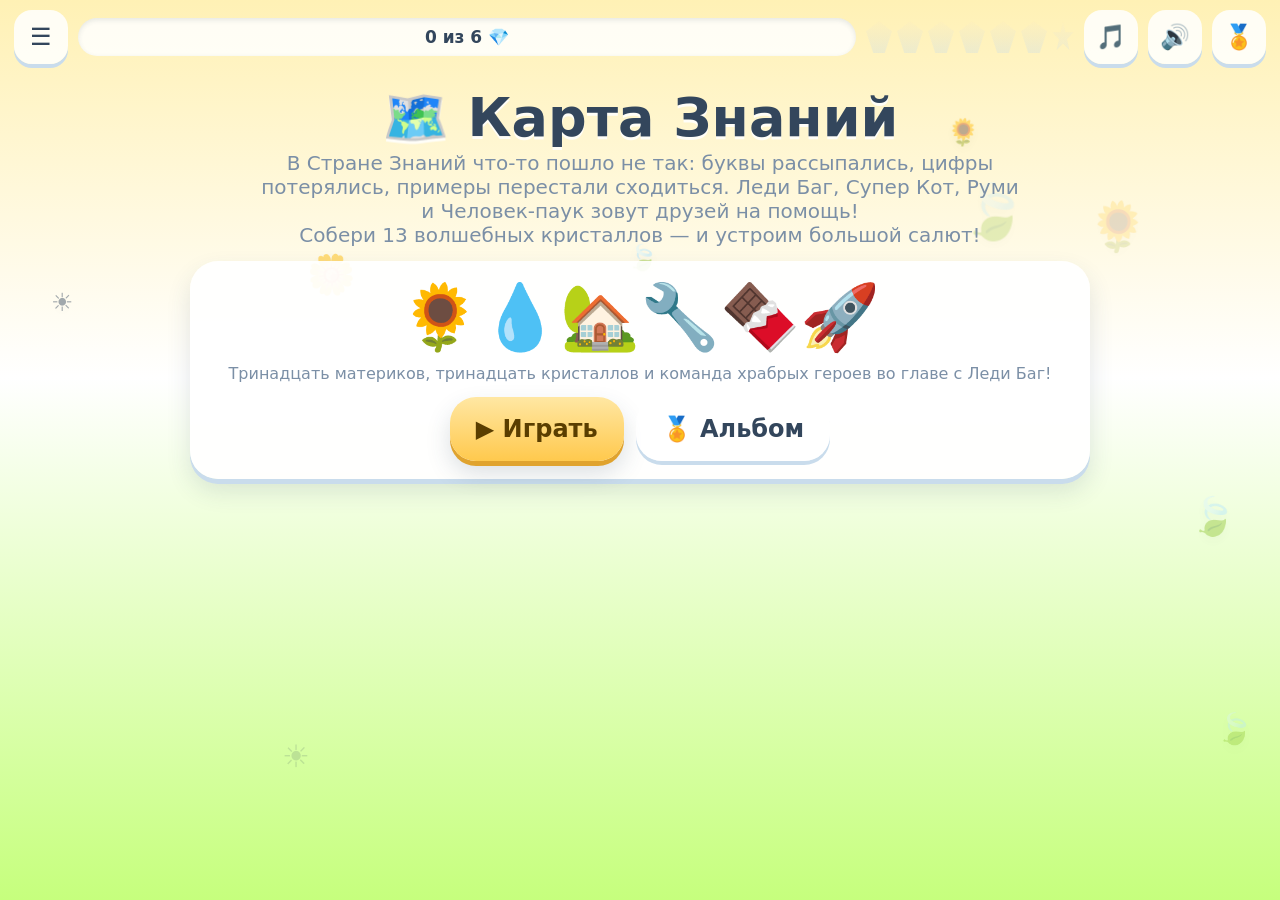
==== commit f3a06d3e: "v3.0.1: intro текст — 13 материков/кристаллов" ====
--- a/deploy/index.html
+++ b/deploy/index.html
@@ -316,7 +316,7 @@
     <section id="scr-title" class="screen active">
       <h1>🗺️ Карта Знаний</h1>
       <p class="sub">В Стране Знаний что-то пошло не так: буквы рассыпались, цифры потерялись, примеры перестали сходиться. Леди Баг, Супер Кот, Руми и Человек-паук зовут друзей на помощь!<br>
-        Собери 6 волшебных кристаллов — и устроим большой салют!</p>
+        Собери 13 волшебных кристаллов — и устроим большой салют!</p>
       <div class="card" style="text-align:center">
         <div style="font-size:64px;line-height:1.2">🌻💧🏡🔧🍫🚀</div>
         <div id="titleStats" class="stat"></div>
@@ -2225,7 +2225,7 @@
   window.addEventListener('resize',()=>{ if($('#scr-map').classList.contains('active')) buildMap(); });
   const st=$('#titleStats');
   if(S.crystals.length) st.textContent='Продолжаем! Кристаллов: '+S.crystals.length+' из '+LAST_STAGE+'. Заданий решено: '+S.solved;
-  else st.textContent='Девять материков, шесть кристаллов и команда храбрых героев во главе с Леди Баг!';
+  else st.textContent='Тринадцать материков, тринадцать кристаллов и команда храбрых героев во главе с Леди Баг!';
 }
 document.addEventListener('DOMContentLoaded',init);
 
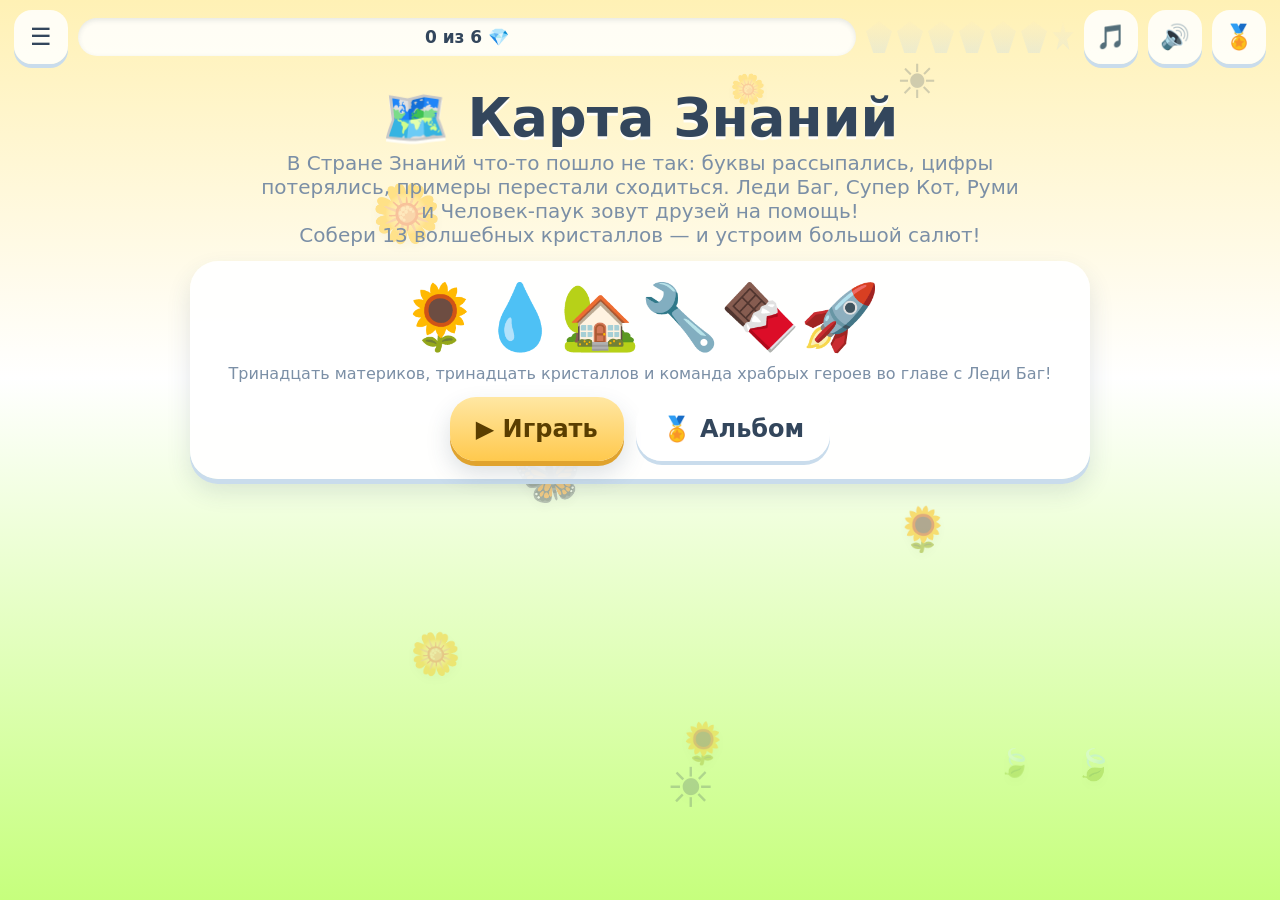
==== commit 19c0f0e9: "v3.0.2: универсальный antiOverlap — плавающие поля (буквы/цифры/слоги) больше не пересекаются и не у" ====
--- a/deploy/index.html
+++ b/deploy/index.html
@@ -126,10 +126,8 @@
 /* слоги */
 .drift{position:relative;width:100%;max-width:680px;height:200px;overflow:visible}
 .letterFloat{position:absolute;width:96px;height:96px;border-radius:26px;background:#fff;font-size:52px;font-weight:800;
-  display:flex;align-items:center;justify-content:center;box-shadow:0 6px 0 #C9DCEC,0 10px 20px rgba(51,70,92,.16);cursor:pointer;
-  animation:swim 9s ease-in-out infinite alternate}
+  display:flex;align-items:center;justify-content:center;box-shadow:0 6px 0 #C9DCEC,0 10px 20px rgba(51,70,92,.16);cursor:pointer}
 .letterFloat.sel{background:linear-gradient(180deg,#FFE7A3,#FFC94D);box-shadow:0 6px 0 #E0A32E}
-@keyframes swim{from{transform:translate(0,0) rotate(-5deg)}to{transform:translate(34px,-26px) rotate(6deg)}}
 .syllResult{font-size:clamp(50px,10vw,88px);font-weight:800;letter-spacing:6px;min-height:96px;display:flex;align-items:center}
 
 /* слова */
@@ -282,7 +280,6 @@
   /* плавающие буквы (слоги) — меньше и с меньшей амплитудой дрейфа */
   .drift{height:180px}
   .letterFloat{width:72px;height:72px;font-size:38px;border-radius:20px}
-  @keyframes swim{from{transform:translate(0,0) rotate(-4deg)}to{transform:translate(12px,-14px) rotate(5deg)}}
   /* кнопки вариантов: гарантированно влезают по 3 в ряд */
   .choices{gap:10px}
   .opt{min-width:84px;min-height:76px;padding:8px 12px}
@@ -424,6 +421,78 @@
 function shuffle(a){ a=a.slice(); for(let i=a.length-1;i>0;i--){ const j=rnd(i+1); const t=a[i]; a[i]=a[j]; a[j]=t; } return a; }
 function uniqPick(arr,n){ return shuffle(arr).slice(0,n); }
 function el(tag,cls,txt){ const e=document.createElement(tag); if(cls)e.className=cls; if(txt!=null)e.textContent=txt; return e; }
+const clamp = (v,a,b) => v<a?a:(v>b?b:v);
+
+/* =========================================================
+   antiOverlap — разносит абсолютно позиционированные
+   «плавающие» поля внутри контейнера так, чтобы они не
+   пересекались и не вылезали за края экрана.
+   Используется во всех задачах, где элементы летают
+   (слоги-обнимашки и т.п.). Работает в px, измеряет
+   реальные размеры после вставки в DOM, отталкивает
+   друг от друга итеративно + страхует границы.
+   ========================================================= */
+function antiOverlap(container){
+  if(!container) return;
+  const els = Array.prototype.slice.call(container.querySelectorAll('.letterFloat, .floatTile'));
+  if(els.length<2) return;
+  const cw = container.clientWidth || container.getBoundingClientRect().width;
+  const ch = container.clientHeight || 0;
+  // базовый размер одной плитки (для страховки, если замер не удался)
+  let base = 96;
+  els.forEach(e=>{ const r=e.getBoundingClientRect(); if(r.width>base) base=r.width; });
+  // координаты в системе контейнера (px от левого/верхнего края).
+  // Уникальный стартовый разброс по сетке — чтобы две одинаковые плитки
+  // (например, две «О» в слоге ТО) не лежали в одной точке и не слипались.
+  let P = els.map((e,idx)=>{
+    const cr=e.getBoundingClientRect(), pr=container.getBoundingClientRect();
+    let w=cr.width||base, h=cr.height||base;
+    const cols = Math.max(1, Math.floor((cw||680)/(w+8)));
+    const gx = (idx%cols)*(w+8) + 4;
+    const gy = ((idx/cols|0)%4)*(h+8) + 4;
+    let x = clamp(gx, 2, Math.max(2,(cw||680)-w-2));
+    let y = clamp(gy, 2, Math.max(2,(ch||200)-h-2));
+    return {e,x,y,w,h};
+  });
+  const pad = 6;
+  // 1) жёсткое отталкивание пересечений (коэффициент 1 — сдвиг ровно на
+  //    величину перекрытия, повторяем, пока всё не разойдётся).
+  //    После каждой пары прижимаем плитки обратно внутрь контейнера,
+  //    чтобы они не упирались в стену и не «залипали» в углу.
+  for(let it=0; it<400; it++){
+    let moved=false;
+    for(let i=0;i<P.length;i++){
+      for(let j=i+1;j<P.length;j++){
+        const a=P[i], b=P[j];
+        const ox=(a.w+pad+b.w)/2 - Math.abs(a.x+ a.w/2 - (b.x+b.w/2));
+        const oy=(a.h+pad+b.h)/2 - Math.abs(a.y+ a.h/2 - (b.y+b.h/2));
+        if(ox>0 && oy>0){
+          if(ox<=oy){
+            const s=(a.x+a.w/2)<=(b.x+b.w/2)?-1:1;
+            a.x+=s*ox; b.x-=s*ox;
+          } else {
+            const s=(a.y+a.h/2)<=(b.y+b.h/2)?-1:1;
+            a.y+=s*oy; b.y-=s*oy;
+          }
+          // не даём вылететь за стену — прижимаем внутрь сразу
+          const maxX=Math.max(2,(cw||680)-a.w-2), maxY=Math.max(2,(ch||200)-a.h-2);
+          a.x=clamp(a.x,2,maxX); a.y=clamp(a.y,2,maxY);
+          const maxX2=Math.max(2,(cw||680)-b.w-2), maxY2=Math.max(2,(ch||200)-b.h-2);
+          b.x=clamp(b.x,2,maxX2); b.y=clamp(b.y,2,maxY2);
+          moved=true;
+        }
+      }
+    }
+    if(!moved) break;
+  }
+  // 2) страховка границ (чтобы ничего не уплыло за экран)
+  P.forEach(p=>{
+    const maxX = Math.max(0, cw - p.w), maxY = Math.max(0, (container.clientHeight||p.h) - p.h);
+    p.x = clamp(p.x, 2, maxX-2);
+    p.y = clamp(p.y, 2, maxY-2);
+  });
+  P.forEach(p=>{ p.e.style.left=p.x+'px'; p.e.style.top=p.y+'px'; });
+}
 /* вставляет готовую строку с <svg>...</svg> в HTML-элемент, чтобы namespace сохранился */
 function elSVG(parent, svgStr){
   const wrap=document.createElement('div');
@@ -1455,6 +1524,9 @@
   };
   try{
     task.mount(ctx);
+    // v3.0.2: разносим плавающие поля, чтобы ничего не налезало
+    // друг на друга и не уезжало за край экрана (букивы/цифры/слоги)
+    antiOverlap(area);
     TTS.say(task.text,VOICE.r,VOICE.p);
   }catch(err){
     console.error('task mount failed:',err);
@@ -1800,11 +1872,11 @@
       let sel=[];
       letters.forEach((L,i)=>{
         const f=el('div','letterFloat',L);
-        const lx=6+(i%4)*26+rnd(4), ty=6+(i%2)*40+rnd(8);
-        f.style.left='max(4px, calc('+lx+'% - 84px))';
-        f.style.top ='max(2px, calc('+ty+'% - 40px))';
-        f.style.animationDelay=(-rnd(9))+'s';
-        f.style.animationDuration=(7+rnd(5))+'s';
+        // мягкий стартовый разброс (px); финальное безопасное
+        // раскладывание без пересечений делает antiOverlap() в runTask
+        const col=i%3, row=(i/3)|0;
+        f.style.left=(8+col*30)+'px';
+        f.style.top =(8+row*30)+'px';
         f.onclick=()=>{
           if(session.lock) return;
           A.sfx('pop');
